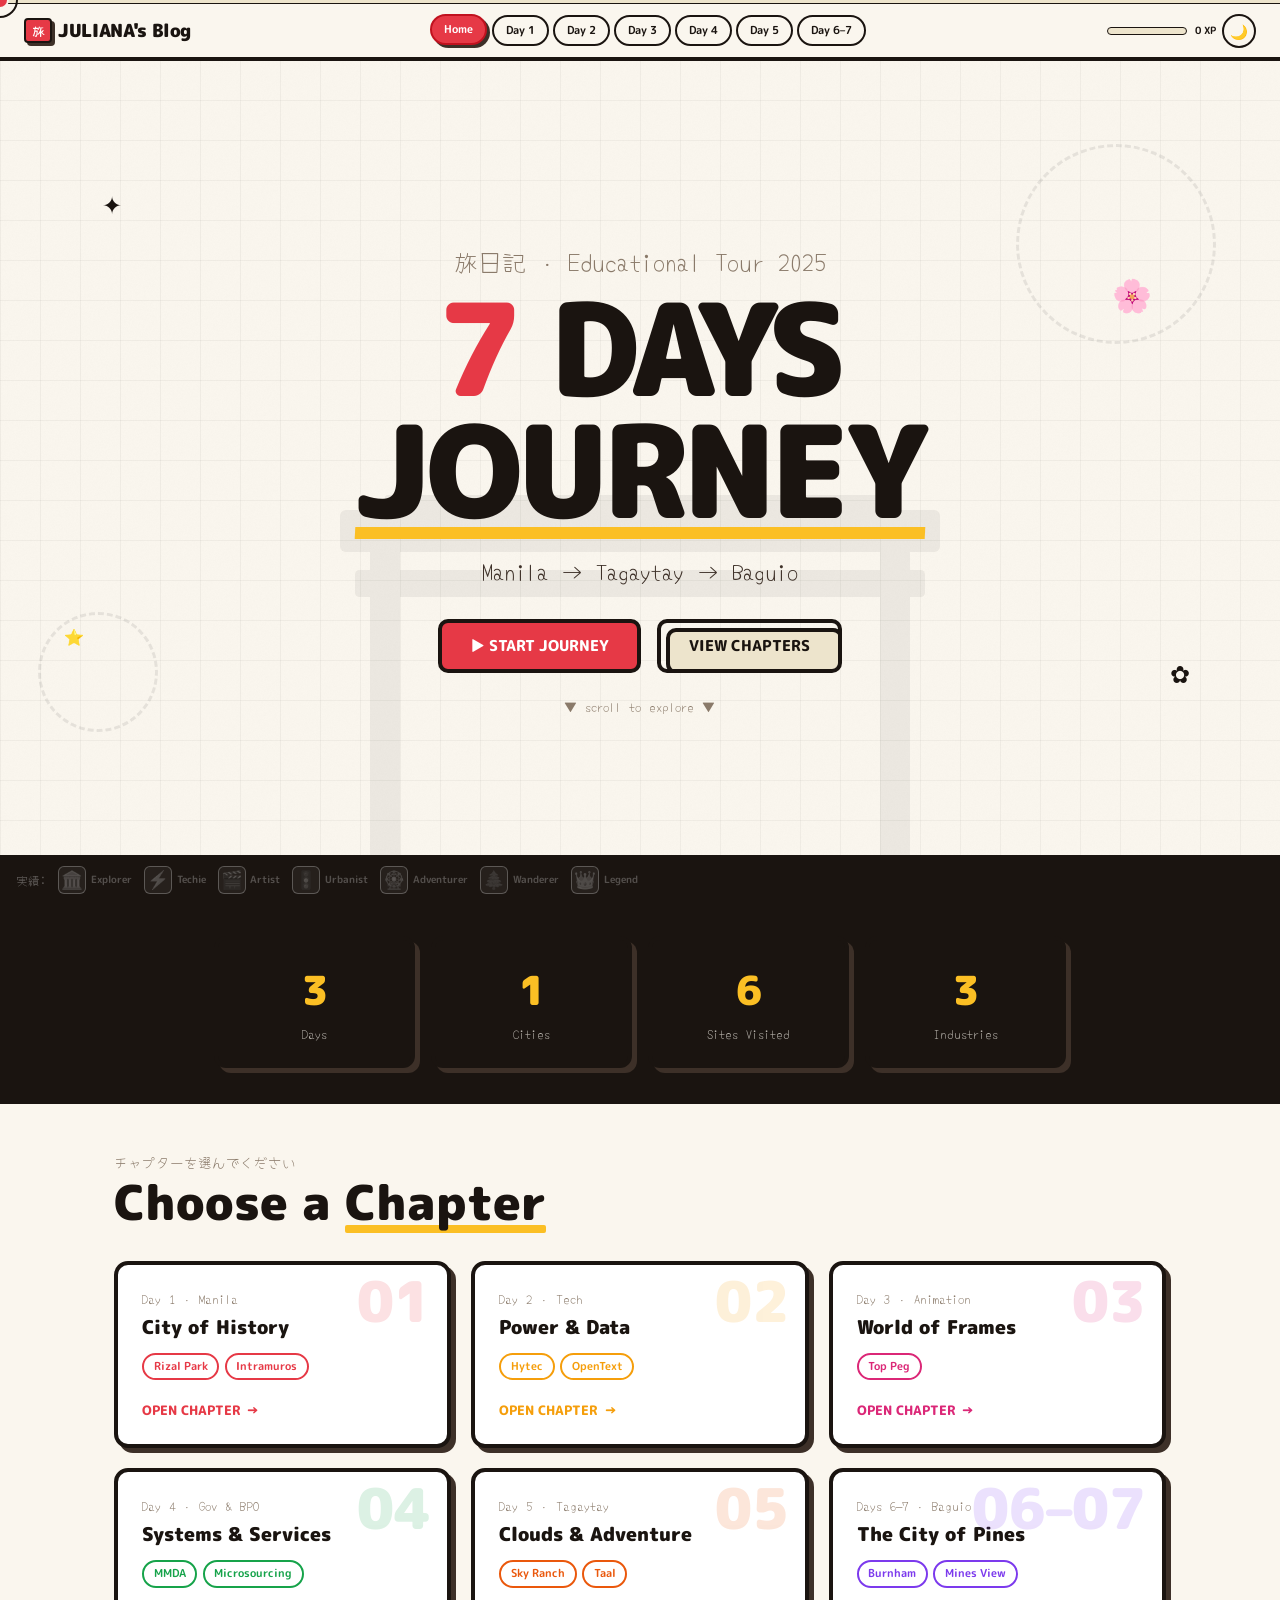
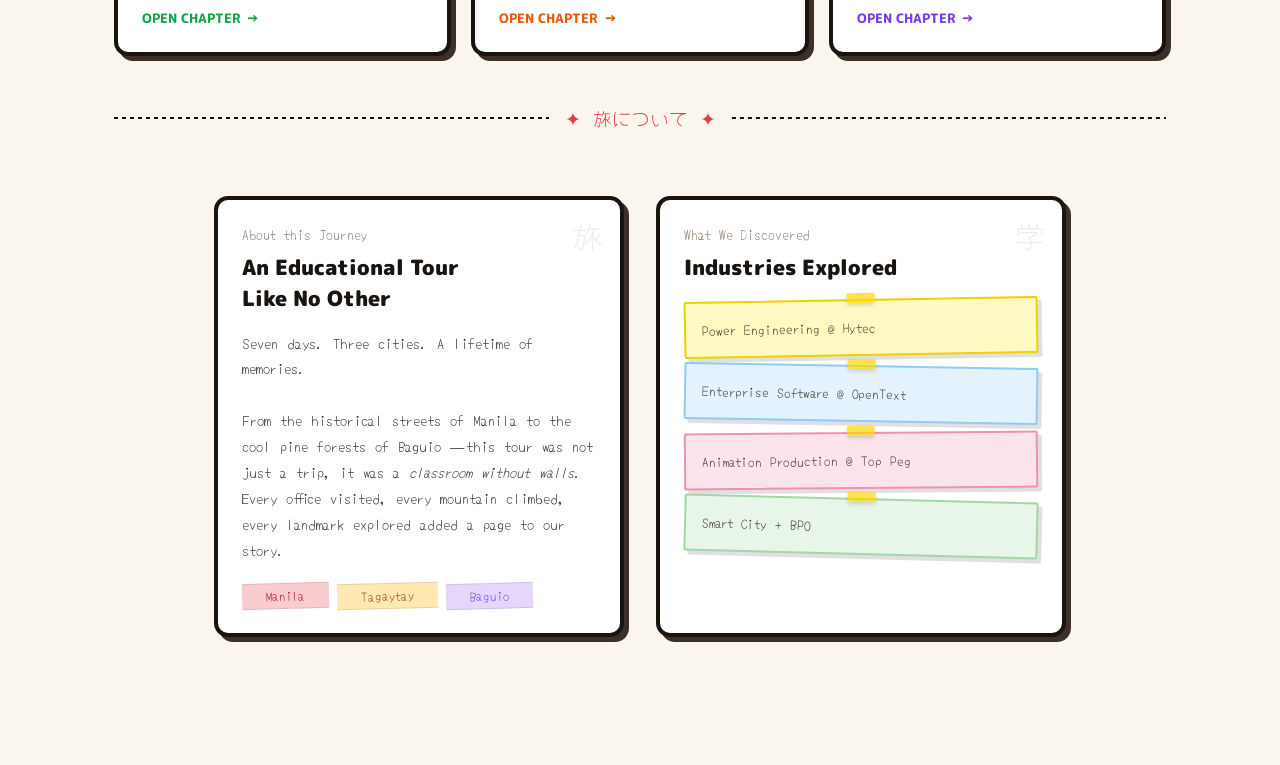
==== index.html @ f8524972 "removed the journey folder wrong pathing" ====
<!DOCTYPE html>
<html lang="en">
<head>
<meta charset="UTF-8">
<meta name="viewport" content="width=device-width, initial-scale=1.0">
<title>旅日記 — 7 Days Journey</title>
<link rel="stylesheet" href="style.css">
<style>
/* ===== LANDING SPECIFIC ===== */
#landing { display:none; }
.hero-section {
  min-height: calc(100vh - 60px);
  display: flex; align-items: center; justify-content: center;
  flex-direction: column;
  padding: 2rem;
  position: relative;
  overflow: hidden;
}

/* Torii gate SVG background */
.bg-torii {
  position: absolute; bottom: 0; left: 50%;
  transform: translateX(-50%);
  opacity: 0.06; pointer-events: none;
  width: min(600px, 90vw);
}

/* Sketch grid lines */
.sketch-grid {
  position: absolute; inset: 0; pointer-events: none;
  background-image:
    linear-gradient(rgba(0,0,0,0.04) 1px, transparent 1px),
    linear-gradient(90deg, rgba(0,0,0,0.04) 1px, transparent 1px);
  background-size: 40px 40px;
}

/* Big title */
.hero-jp {
  font-family: var(--font-sketch);
  font-size: clamp(1rem, 3vw, 1.5rem);
  color: var(--muted);
  margin-bottom: 0.5rem;
  animation: fade-up 0.6s ease both;
}
.hero-title {
  font-family: var(--font-display);
  font-weight: 900;
  font-size: clamp(3.5rem, 10vw, 8rem);
  color: var(--ink);
  line-height: 0.95;
  letter-spacing: -0.04em;
  position: relative;
  animation: fade-up 0.6s 0.1s ease both;
}
.hero-title .num {
  color: var(--red);
  display: inline-block;
  animation: anim-wiggle 3s ease-in-out infinite;
}
.hero-underline {
  position: absolute; left: 0; right: 0; bottom: -8px;
  height: 12px;
  background: var(--yellow);
  z-index: -1;
  transform: skewX(-3deg);
}
.hero-sub {
  font-family: var(--font-sketch);
  font-size: clamp(1rem, 2.5vw, 1.4rem);
  color: var(--ink2);
  margin-top: 1.5rem;
  animation: fade-up 0.6s 0.2s ease both;
}
.hero-tags {
  display: flex; flex-wrap: wrap; gap: 0.5rem;
  margin-top: 1.5rem; justify-content: center;
  animation: fade-up 0.6s 0.3s ease both;
}
.hero-btns {
  display: flex; gap: 1rem; flex-wrap: wrap; justify-content: center;
  margin-top: 2rem;
  animation: fade-up 0.6s 0.4s ease both;
}

/* Chapter cards on home */
.chapter-strip {
  max-width: 1100px; margin: 0 auto;
  padding: 3rem 1.5rem 6rem;
}
.chapter-row {
  display: grid;
  grid-template-columns: repeat(auto-fit, minmax(260px, 1fr));
  gap: 1.25rem;
}
.ch-card {
  background: #fff;
  border: var(--border-thick);
  border-radius: 14px;
  box-shadow: var(--shadow-md);
  padding: 1.5rem;
  cursor: none;
  transition: transform 0.2s, box-shadow 0.2s;
  position: relative; overflow: hidden;
  text-decoration: none; color: inherit;
  display: block;
}
.ch-card::after {
  content: '';
  position: absolute; bottom: -4px; right: -4px;
  width: 100%; height: 100%;
  border: var(--border-thick);
  border-radius: 14px;
  z-index: -1;
  background: var(--ch-color, #e63946);
}
.ch-card:hover { transform: translate(-4px,-4px); box-shadow: 8px 8px 0 var(--ink); }
.ch-num {
  font-family: var(--font-display);
  font-weight: 900;
  font-size: 3.5rem;
  line-height: 1;
  color: var(--ch-color);
  opacity: 0.15;
  position: absolute; top: 0.5rem; right: 1rem;
}
.ch-day-label {
  font-family: var(--font-sketch);
  font-size: 0.8rem;
  color: var(--muted);
  margin-bottom: 0.25rem;
}
.ch-title {
  font-family: var(--font-display);
  font-weight: 900;
  font-size: 1.2rem;
  color: var(--ink);
  margin-bottom: 0.75rem;
}
.ch-places { display:flex; flex-wrap:wrap; gap:0.35rem; margin-bottom:1rem; }
.ch-go {
  display: inline-flex; align-items: center; gap: 0.4rem;
  font-family: var(--font-display);
  font-weight: 800; font-size: 0.8rem;
  color: var(--ch-color);
}
.ch-go .arr { animation: bounce-x 1s ease-in-out infinite; display:inline-block; }
.ch-visited {
  position: absolute; top: 0.75rem; left: 0.75rem;
  background: var(--green); color: #fff;
  font-family: var(--font-display); font-weight:900; font-size:0.6rem;
  padding:2px 6px; border-radius:3px; border:1.5px solid var(--ink);
  display:none;
}

/* Doodle decorations */
.deco-star {
  position: absolute; font-size: 1.5rem;
  animation: float 4s ease-in-out infinite;
  pointer-events: none;
}
.deco-circle {
  position: absolute;
  border: 3px dashed rgba(0,0,0,0.08);
  border-radius: 50%;
  pointer-events: none;
}

/* About section */
.about-wrap {
  max-width: 900px; margin: 0 auto;
  padding: 2rem 1.5rem;
  display: grid; grid-template-columns: 1fr 1fr; gap: 2rem;
}
@media(max-width:640px){ .about-wrap{grid-template-columns:1fr;} }
.about-card {
  background:#fff; border:var(--border-thick); border-radius:14px;
  padding:1.5rem; box-shadow:var(--shadow-md);
  position:relative;
}
.about-card .corner-jp {
  position:absolute; top:0.75rem; right:1rem;
  font-family:var(--font-sketch); font-size:2rem; opacity:0.08;
}

/* Stats row */
.stats-row {
  display: flex; flex-wrap: wrap; gap: 1rem; justify-content: center;
  padding: 2rem 1.5rem;
  max-width: 900px; margin: 0 auto;
}
.stat-box {
  background: var(--ink); color: var(--cream);
  border-radius: 12px; padding: 1.25rem 2rem;
  text-align: center; flex: 1; min-width: 120px;
  border: var(--border-thick);
  box-shadow: var(--shadow-md);
}
.stat-box .s-num {
  font-family: var(--font-display); font-weight: 900;
  font-size: 2.5rem; color: var(--yellow);
  display: block;
}
.stat-box .s-label {
  font-family: var(--font-sketch); font-size: 0.8rem; opacity: 0.7;
}
</style>
</head>
<body>
<!-- Cursor -->
<div id="cursor"></div>
<div id="cursor-ring"></div>
<!-- Scroll -->
<div id="scroll-bar"><div id="scroll-fill"></div></div>
<!-- Transition -->
<div id="page-transition"></div>
<div id="pt-text"></div>

<!-- Topbar -->
<div id="topbar">
  <a class="topbar-logo" href="index.html">
    <span class="logo-kanji">旅</span>
    <span>JULIANA's Blog</span>
  </a>
  <nav class="topbar-nav">
    <a class="nav-pill active" data-page="index.html" href="index.html">Home</a>
    <a class="nav-pill" data-page="day1.html" href="day1.html" onclick="nav(event,'day1.html','Day 1')">Day 1</a>
    <a class="nav-pill" data-page="day2.html" href="day2.html" onclick="nav(event,'day2.html','Day 2')">Day 2</a>
    <a class="nav-pill" data-page="day3.html" href="day3.html" onclick="nav(event,'day3.html','Day 3')">Day 3</a>
    <a class="nav-pill" data-page="day4.html" href="day4.html" onclick="nav(event,'day4.html','Day 4')">Day 4</a>
    <a class="nav-pill" data-page="day5.html" href="day5.html" onclick="nav(event,'day5.html','Day 5')">Day 5</a>
    <a class="nav-pill" data-page="day67.html" href="day67.html" onclick="nav(event,'day67.html','Day 6-7')">Day 6–7</a>
  </nav>
  <div class="topbar-actions">
    <div class="xp-row">
      <div class="xp-track"><div class="xp-fill" id="xp-fill"></div></div>
      <span id="xp-num">0 XP</span>
    </div>
    <div class="icon-pill" onclick="toggleDark()" title="Theme">🌙</div>
  </div>
</div>

<!-- ===== HERO ===== -->
<div class="page">
  <section class="hero-section">
    <div class="sketch-grid"></div>
    <!-- Torii SVG background -->
    <svg class="bg-torii" viewBox="0 0 400 320" fill="none" xmlns="http://www.w3.org/2000/svg">
      <rect x="20" y="80" width="20" height="240" fill="currentColor"/>
      <rect x="360" y="80" width="20" height="240" fill="currentColor"/>
      <rect x="0" y="60" width="400" height="28" rx="4" fill="currentColor"/>
      <rect x="10" y="100" width="380" height="18" rx="3" fill="currentColor"/>
      <rect x="30" y="50" width="340" height="16" rx="2" fill="currentColor"/>
    </svg>

    <!-- Floating deco -->
    <div class="deco-star" style="top:15%;left:8%;animation-delay:0s">✦</div>
    <div class="deco-star" style="top:25%;right:10%;animation-delay:1s;font-size:2rem">🌸</div>
    <div class="deco-star" style="bottom:30%;left:5%;animation-delay:2s;font-size:1rem">⭐</div>
    <div class="deco-star" style="bottom:25%;right:7%;animation-delay:0.5s">✿</div>
    <div class="deco-circle" style="width:200px;height:200px;top:10%;right:5%;"></div>
    <div class="deco-circle" style="width:120px;height:120px;bottom:20%;left:3%;"></div>

    <div style="text-align:center; position:relative; z-index:2;">
      <p class="hero-jp">旅日記 · Educational Tour 2025</p>
      <h1 class="hero-title">
        <span class="num">7</span> DAYS<br>
        <span style="position:relative; display:inline-block;">JOURNEY
          <span class="hero-underline"></span>
        </span>
      </h1>
      <p class="hero-sub">Manila → Tagaytay → Baguio</p>


      <div class="hero-btns">
        <button class="btn btn-red" onclick="nav(null,'day1.html','Starting Journey... ')">
          ▶ START JOURNEY
        </button>
        <button class="btn btn-ghost" onclick="document.getElementById('chapters').scrollIntoView({behavior:'smooth'})">
           VIEW CHAPTERS
        </button>
      </div>

      <p style="font-family:var(--font-sketch);font-size:0.8rem;color:var(--muted);margin-top:1.5rem;animation:blink 1.5s step-end infinite;">▼ scroll to explore ▼</p>
    </div>
  </section>

  <!-- STATS -->
  <div style="background:var(--ink);border-top:var(--border-thick);border-bottom:var(--border-thick);">
    <div class="stats-row">
      <div class="stat-box reveal"><span class="s-num" id="cnt-days">0</span><span class="s-label">Days</span></div>
      <div class="stat-box reveal" data-delay="0.1"><span class="s-num" id="cnt-cities">0</span><span class="s-label">Cities</span></div>
      <div class="stat-box reveal" data-delay="0.2"><span class="s-num" id="cnt-sites">0</span><span class="s-label">Sites Visited</span></div>
      <div class="stat-box reveal" data-delay="0.3"><span class="s-num" id="cnt-ind">0</span><span class="s-label">Industries</span></div>
    </div>
  </div>

  <!-- CHAPTER SELECT -->
  <section id="chapters" class="chapter-strip">
    <div style="margin-bottom:2rem;">
      <span class="section-kana">チャプターを選んでください</span>
      <h2 class="section-heading">Choose a <span class="underline-swash">Chapter</span></h2>
    </div>

    <div class="chapter-row">
      <!-- Day 1 -->
      <a class="ch-card reveal" style="--ch-color:#e63946" href="day1.html" onclick="nav(event,'day1.html','Day 1 ')" id="card-day1">
        <div class="ch-visited" id="vis-day1">✓ Visited</div>
        <div class="ch-num">01</div>
        <div class="ch-day-label">Day 1 · Manila</div>
        <div class="ch-title">City of History</div>
        <div class="ch-places">
          <span class="tag" style="color:var(--red);border-color:var(--red)">Rizal Park</span>
          <span class="tag" style="color:var(--red);border-color:var(--red)">Intramuros</span>
        </div>
        <div class="ch-go">OPEN CHAPTER <span class="arr">→</span></div>
      </a>

      <!-- Day 2 -->
      <a class="ch-card reveal" data-delay="0.1" style="--ch-color:#f59e0b" href="day2.html" onclick="nav(event,'day2.html','Day 2 ')" id="card-day2">
        <div class="ch-visited" id="vis-day2">✓ Visited</div>
        <div class="ch-num">02</div>
        <div class="ch-day-label">Day 2 · Tech</div>
        <div class="ch-title">Power & Data</div>
        <div class="ch-places">
          <span class="tag" style="color:#f59e0b;border-color:#f59e0b">Hytec</span>
          <span class="tag" style="color:#f59e0b;border-color:#f59e0b">OpenText</span>
        </div>
        <div class="ch-go" style="color:#f59e0b">OPEN CHAPTER <span class="arr">→</span></div>
      </a>

      <!-- Day 3 -->
      <a class="ch-card reveal" data-delay="0.2" style="--ch-color:#db2777" href="day3.html" onclick="nav(event,'day3.html','Day 3')" id="card-day3">
        <div class="ch-visited" id="vis-day3">✓ Visited</div>
        <div class="ch-num">03</div>
        <div class="ch-day-label">Day 3 · Animation</div>
        <div class="ch-title">World of Frames</div>
        <div class="ch-places">
          <span class="tag" style="color:#db2777;border-color:#db2777">Top Peg</span>
        </div>
        <div class="ch-go" style="color:#db2777">OPEN CHAPTER <span class="arr">→</span></div>
      </a>

      <!-- Day 4 -->
      <a class="ch-card reveal" data-delay="0.1" style="--ch-color:#16a34a" href="day4.html" onclick="nav(event,'day4.html','Day 4 ')" id="card-day4">
        <div class="ch-visited" id="vis-day4">✓ Visited</div>
        <div class="ch-num">04</div>
        <div class="ch-day-label">Day 4 · Gov & BPO</div>
        <div class="ch-title">Systems & Services</div>
        <div class="ch-places">
          <span class="tag" style="color:#16a34a;border-color:#16a34a">MMDA</span>
          <span class="tag" style="color:#16a34a;border-color:#16a34a">Microsourcing</span>
        </div>
        <div class="ch-go" style="color:#16a34a">OPEN CHAPTER <span class="arr">→</span></div>
      </a>

      <!-- Day 5 -->
      <a class="ch-card reveal" data-delay="0.2" style="--ch-color:#ea580c" href="day5.html" onclick="nav(event,'day5.html','Day 5 ')" id="card-day5">
        <div class="ch-visited" id="vis-day5">✓ Visited</div>
        <div class="ch-num">05</div>
        <div class="ch-day-label">Day 5 · Tagaytay</div>
        <div class="ch-title">Clouds & Adventure</div>
        <div class="ch-places">
          <span class="tag" style="color:#ea580c;border-color:#ea580c">Sky Ranch</span>
          <span class="tag" style="color:#ea580c;border-color:#ea580c">Taal</span>
        </div>
        <div class="ch-go" style="color:#ea580c">OPEN CHAPTER <span class="arr">→</span></div>
      </a>

      <!-- Day 6-7 -->
      <a class="ch-card reveal" data-delay="0.3" style="--ch-color:#7c3aed" href="day67.html" onclick="nav(event,'day67.html','Day 6-7')" id="card-day67">
        <div class="ch-visited" id="vis-day67">✓ Visited</div>
        <div class="ch-num">06–07</div>
        <div class="ch-day-label">Days 6–7 · Baguio</div>
        <div class="ch-title">The City of Pines</div>
        <div class="ch-places">
          <span class="tag" style="color:#7c3aed;border-color:#7c3aed">Burnham</span>
          <span class="tag" style="color:#7c3aed;border-color:#7c3aed">Mines View</span>
        </div>
        <div class="ch-go" style="color:#7c3aed">OPEN CHAPTER <span class="arr">→</span></div>
      </a>
    </div>

    <!-- About / notes -->
    <div class="torii-divider reveal" style="margin-top:3rem;"><span>✦ 旅について ✦</span></div>
    <div class="about-wrap">
      <div class="about-card reveal">
        <div class="corner-jp">旅</div>
        <span class="section-kana">About this Journey</span>
        <h3 style="font-family:var(--font-display);font-weight:900;font-size:1.3rem;margin:0.5rem 0 1rem;">An Educational Tour<br>Like No Other</h3>
        <p style="font-family:var(--font-sketch);font-size:0.9rem;line-height:1.8;color:var(--ink2);">
          Seven days. Three cities. A lifetime of memories.<br><br>
          From the historical streets of Manila to the cool pine forests of Baguio — this tour was not just a trip, it was a <em>classroom without walls</em>. Every office visited, every mountain climbed, every landmark explored added a page to our story.
        </p>
        <div style="margin-top:1.25rem;display:flex;gap:0.5rem;flex-wrap:wrap;">
          <span class="washi washi-red">Manila</span>
          <span class="washi washi-yellow">Tagaytay</span>
          <span class="washi washi-purple">Baguio</span>
        </div>
      </div>
      <div class="about-card reveal" data-delay="0.15">
        <div class="corner-jp">学</div>
        <span class="section-kana">What We Discovered</span>
        <h3 style="font-family:var(--font-display);font-weight:900;font-size:1.3rem;margin:0.5rem 0 1rem;">Industries Explored</h3>
        <div style="display:flex;flex-direction:column;gap:0.6rem;">
          <div class="sticky" style="transform:rotate(-1deg);font-size:0.82rem;">Power Engineering @ Hytec</div>
          <div class="sticky" style="transform:rotate(1deg);background:#e3f2fd;border-color:#90caf9;font-size:0.82rem;">Enterprise Software @ OpenText</div>
          <div class="sticky" style="transform:rotate(-0.5deg);background:#fce4ec;border-color:#f48fb1;font-size:0.82rem;">Animation Production @ Top Peg</div>
          <div class="sticky" style="transform:rotate(1.5deg);background:#e8f5e9;border-color:#a5d6a7;font-size:0.82rem;">Smart City + BPO</div>
        </div>
      </div>
    </div>
  </section>
</div>

<!-- Achievements -->
<div id="ach-strip"></div>

<script src="shared.js"></script>
<script>
function nav(e, url, label) {
  if (e) e.preventDefault();
  navigateTo(url, label);
}

// Animate counters
function animateCounter(id, end, dur=1500) {
  const el = document.getElementById(id);
  if (!el) return;
  let start=0, t=null;
  const step = ts => {
    if (!t) t=ts;
    const p = Math.min((ts-t)/dur,1);
    el.textContent = Math.round(p*end);
    if (p<1) requestAnimationFrame(step);
  };
  requestAnimationFrame(step);
}

// Show visited badges
['day1','day2','day3','day4','day5','day67'].forEach(d => {
  if (STATE.visited.includes(d)) {
    const v = document.getElementById('vis-'+d);
    if (v) v.style.display='block';
  }
});

// Intersection observer to trigger counters
const statsSection = document.querySelector('.stats-row');
if (statsSection) {
  const obs = new IntersectionObserver(entries => {
    if (entries[0].isIntersecting) {
      animateCounter('cnt-days',7);
      animateCounter('cnt-cities',3,1600);
      animateCounter('cnt-sites',19,1800);
      animateCounter('cnt-ind',6,1400);
      obs.disconnect();
    }
  },{threshold:0.3});
  obs.observe(statsSection);
}

// Launch petals on load
setTimeout(()=>launchPetals(6),800);
</script>
</body>
</html>
---- style.css ----
/* ============================================================
   TABI NIKKI — 旅日記 — Travel Diary
   Japanese / Nintendo / Sketch Theme
   ============================================================ */

@import url('https://fonts.googleapis.com/css2?family=M+PLUS+Rounded+1c:wght@400;700;800;900&family=Zen+Maru+Gothic:wght@400;500;700&family=Yomogi&family=Nunito:wght@400;600;700;800&display=swap');

/* ===== CSS VARIABLES ===== */
:root {
  --cream:    #faf6ee;
  --paper:    #f5efe0;
  --paper2:   #ede4cc;
  --ink:      #1a1410;
  --ink2:     #3d3028;
  --muted:    #8a7a6a;
  --red:      #e63946;
  --red2:     #c1121f;
  --blue:     #2563eb;
  --blue2:    #1d4ed8;
  --yellow:   #fbbf24;
  --green:    #16a34a;
  --purple:   #7c3aed;
  --orange:   #ea580c;
  --pink:     #db2777;
  --sky:      #0ea5e9;

  --shadow-sm: 3px 3px 0px var(--ink2);
  --shadow-md: 5px 5px 0px var(--ink2);
  --shadow-lg: 8px 8px 0px var(--ink2);

  --border: 2.5px solid var(--ink);
  --border-thick: 4px solid var(--ink);

  --font-display: 'M PLUS Rounded 1c', sans-serif;
  --font-body:    'Zen Maru Gothic', sans-serif;
  --font-sketch:  'Yomogi', cursive;
  --font-ui:      'Nunito', sans-serif;
}

/* ===== RESET ===== */
*, *::before, *::after { box-sizing: border-box; margin: 0; padding: 0; }
html { scroll-behavior: smooth; }

body {
  font-family: var(--font-body);
  background: var(--cream);
  color: var(--ink);
  min-height: 100vh;
  overflow-x: hidden;
  cursor: none;
}

/* ===== PAPER TEXTURE BACKGROUND ===== */
body::before {
  content: '';
  position: fixed; inset: 0; z-index: 0; pointer-events: none;
  background-image:
    url("data:image/svg+xml,%3Csvg xmlns='http://www.w3.org/2000/svg' width='300' height='300'%3E%3Cfilter id='n'%3E%3CfeTurbulence type='fractalNoise' baseFrequency='0.65' numOctaves='3' stitchTiles='stitch'/%3E%3CfeColorMatrix type='saturate' values='0'/%3E%3C/filter%3E%3Crect width='300' height='300' filter='url(%23n)' opacity='0.04'/%3E%3C/svg%3E");
  opacity: 0.6;
}

body > * { position: relative; z-index: 1; }

/* ===== CUSTOM CURSOR ===== */
#cursor {
  width: 14px; height: 14px;
  background: var(--red);
  border-radius: 50%;
  position: fixed; pointer-events: none; z-index: 9999;
  transform: translate(-50%,-50%);
  transition: transform 0.08s, background 0.2s, width 0.2s, height 0.2s;
  box-shadow: 0 0 0 2px var(--cream);
}
#cursor-ring {
  width: 36px; height: 36px;
  border: 2.5px solid var(--ink);
  border-radius: 50%;
  position: fixed; pointer-events: none; z-index: 9998;
  transform: translate(-50%,-50%);
  transition: all 0.12s ease;
}
body:hover #cursor-ring { opacity: 1; }

/* ===== SCROLL PROGRESS ===== */
#scroll-bar {
  position: fixed; top: 0; left: 0; right: 0; height: 4px;
  background: var(--paper2); z-index: 1000;
  border-bottom: 1px solid var(--ink);
}
#scroll-fill {
  height: 100%;
  background: repeating-linear-gradient(90deg, var(--red) 0px, var(--red) 8px, var(--yellow) 8px, var(--yellow) 16px);
  transform-origin: left; transform: scaleX(0);
  transition: transform 0.1s;
}

/* ===== TOPBAR ===== */
#topbar {
  position: fixed; top: 4px; left: 0; right: 0; z-index: 900;
  background: var(--cream);
  border-bottom: var(--border-thick);
  display: flex; align-items: center; justify-content: space-between;
  padding: 0.6rem 1.5rem;
}
.topbar-logo {
  font-family: var(--font-display);
  font-weight: 900;
  font-size: 1.1rem;
  color: var(--ink);
  display: flex; align-items: center; gap: 0.4rem;
  text-decoration: none;
  letter-spacing: -0.02em;
}
.logo-kanji {
  background: var(--red);
  color: #fff;
  font-size: 0.75rem;
  padding: 2px 6px;
  border-radius: 4px;
  border: 2px solid var(--ink);
  font-family: var(--font-sketch);
  box-shadow: var(--shadow-sm);
}
.topbar-nav {
  display: flex; align-items: center; gap: 0.25rem;
}
.nav-pill {
  font-family: var(--font-display);
  font-weight: 700;
  font-size: 0.7rem;
  padding: 0.3rem 0.75rem;
  border: var(--border);
  border-radius: 99px;
  background: transparent;
  color: var(--ink);
  cursor: none;
  text-decoration: none;
  transition: all 0.15s;
  white-space: nowrap;
  display: inline-flex; align-items: center; gap: 0.3rem;
}
.nav-pill:hover, .nav-pill.active {
  background: var(--ink);
  color: var(--cream);
  box-shadow: var(--shadow-sm);
  transform: translate(-1px,-1px);
}
.nav-pill.active { background: var(--red); border-color: var(--red2); color: #fff; }
.topbar-actions { display: flex; gap: 0.4rem; }
.icon-pill {
  width: 34px; height: 34px;
  border: var(--border);
  border-radius: 50%;
  background: transparent;
  display: flex; align-items: center; justify-content: center;
  cursor: none; font-size: 0.9rem;
  transition: all 0.15s;
}
.icon-pill:hover { background: var(--ink); transform: translate(-1px,-1px); box-shadow: var(--shadow-sm); filter: invert(1); }

/* ===== PAGE WRAPPER ===== */
.page {
  min-height: 100vh;
  padding-top: 60px;
}

/* ===== SKETCH BORDER UTILITY ===== */
.sketch-box {
  border: var(--border);
  border-radius: 12px;
  background: var(--cream);
  box-shadow: var(--shadow-md);
  position: relative;
}
.sketch-box::before {
  content: '';
  position: absolute; inset: 3px;
  border: 1px dashed rgba(0,0,0,0.12);
  border-radius: 10px;
  pointer-events: none;
}

/* ===== STAMP BADGE ===== */
.stamp {
  display: inline-flex; flex-direction: column; align-items: center;
  border: 3px solid currentColor;
  border-radius: 6px;
  padding: 0.3rem 0.75rem;
  font-family: var(--font-display);
  font-weight: 900;
  font-size: 0.65rem;
  letter-spacing: 0.15em;
  text-transform: uppercase;
  transform: rotate(-2deg);
  opacity: 0.85;
  position: relative;
}
.stamp::after {
  content: '';
  position: absolute; inset: -6px;
  border: 2px dashed currentColor;
  border-radius: 8px;
  opacity: 0.3;
}

/* ===== BUTTONS ===== */
.btn {
  display: inline-flex; align-items: center; gap: 0.5rem;
  font-family: var(--font-display);
  font-weight: 800;
  font-size: 0.95rem;
  padding: 0.75rem 1.75rem;
  border: var(--border-thick);
  border-radius: 10px;
  cursor: none;
  transition: all 0.12s;
  position: relative;
  text-decoration: none;
}
.btn::after {
  content: '';
  position: absolute; bottom: -5px; right: -5px;
  width: 100%; height: 100%;
  border: var(--border-thick);
  border-radius: 10px;
  z-index: -1;
  transition: all 0.12s;
}
.btn:hover { transform: translate(-2px,-2px); }
.btn:hover::after { bottom: -7px; right: -7px; }
.btn:active { transform: translate(2px,2px); }
.btn:active::after { bottom: -2px; right: -2px; }

.btn-red    { background: var(--red);    color: #fff; }
.btn-red::after    { background: var(--red2);   }
.btn-blue   { background: var(--blue);   color: #fff; }
.btn-blue::after   { background: var(--blue2);  }
.btn-yellow { background: var(--yellow); color: var(--ink); }
.btn-yellow::after { background: #d97706; }
.btn-ghost  { background: transparent;  color: var(--ink); }
.btn-ghost::after  { background: var(--paper2); }

/* ===== SECTION HEADING ===== */
.section-kana {
  font-family: var(--font-sketch);
  font-size: 0.85rem;
  color: var(--muted);
  display: block;
  margin-bottom: 0.25rem;
}
.section-heading {
  font-family: var(--font-display);
  font-weight: 900;
  font-size: clamp(1.8rem, 4vw, 3rem);
  color: var(--ink);
  line-height: 1.1;
  position: relative;
}
.section-heading .underline-swash {
  position: relative; display: inline-block;
}
.section-heading .underline-swash::after {
  content: '';
  position: absolute; left: 0; right: 0; bottom: -4px;
  height: 8px;
  background: var(--yellow);
  z-index: -1;
  border-radius: 2px;
}

/* ===== TAGS ===== */
.tag {
  display: inline-flex; align-items: center; gap: 0.3rem;
  font-family: var(--font-display);
  font-size: 0.7rem; font-weight: 700;
  padding: 0.2rem 0.6rem;
  border: 2px solid currentColor;
  border-radius: 99px;
  transition: all 0.15s;
}
.tag:hover { transform: scale(1.05); }

/* ===== CARD ===== */
.card {
  background: #fff;
  border: var(--border);
  border-radius: 14px;
  box-shadow: var(--shadow-md);
  overflow: hidden;
  transition: transform 0.2s, box-shadow 0.2s;
}
.card:hover { transform: translate(-3px,-3px); box-shadow: var(--shadow-lg); }

/* ===== JOURNAL LINES ===== */
.journal-lines {
  background-image:
    linear-gradient(var(--paper2) 1px, transparent 1px);
  background-size: 100% 2rem;
  background-color: #fff;
}

/* ===== RED THREAD (notebook margin) ===== */
.notebook {
  padding-left: 3.5rem;
  position: relative;
}
.notebook::before {
  content: '';
  position: absolute; top: 0; left: 2.5rem; bottom: 0;
  width: 2px;
  background: rgba(230,57,70,0.4);
}
.notebook::after {
  content: '';
  position: absolute; top: 0; left: 2rem; bottom: 0;
  width: 1px;
  background: rgba(230,57,70,0.2);
}

/* ===== WASHI TAPE ===== */
.washi {
  display: inline-block;
  padding: 0.15rem 1.5rem;
  font-family: var(--font-sketch);
  font-size: 0.8rem;
  transform: rotate(-1.5deg);
  border-top: 1px solid rgba(0,0,0,0.1);
  border-bottom: 1px solid rgba(0,0,0,0.1);
}
.washi-red    { background: rgba(230,57,70,0.25);   color: var(--red2); }
.washi-blue   { background: rgba(37,99,235,0.2);    color: var(--blue); }
.washi-yellow { background: rgba(251,191,36,0.35);  color: #92400e; }
.washi-green  { background: rgba(22,163,74,0.2);    color: var(--green); }
.washi-purple { background: rgba(124,58,237,0.2);   color: var(--purple); }

/* ===== STICKY NOTE ===== */
.sticky {
  background: #fff9c4;
  border: 2px solid #f0d000;
  border-radius: 2px;
  padding: 1rem;
  box-shadow: 4px 4px 0 rgba(0,0,0,0.12);
  font-family: var(--font-sketch);
  font-size: 0.9rem;
  line-height: 1.6;
  color: var(--ink2);
  position: relative;
}
.sticky::before {
  content: '';
  position: absolute; top: -8px; left: 50%;
  transform: translateX(-50%);
  width: 28px; height: 10px;
  background: rgba(255,215,0,0.7);
  border-radius: 2px;
  box-shadow: 0 2px 4px rgba(0,0,0,0.15);
}

/* ===== PIXEL / RETRO BORDER ===== */
.pixel-border {
  box-shadow:
    0 -3px 0 0 var(--ink),
    0  3px 0 0 var(--ink),
   -3px 0 0 0 var(--ink),
    3px 0 0 0 var(--ink);
}

/* ===== TORII DECORATIVE DIVIDER ===== */
.torii-divider {
  display: flex; align-items: center; gap: 1rem;
  margin: 2rem 0;
}
.torii-divider::before, .torii-divider::after {
  content: '';
  flex: 1; height: 2px;
  background: repeating-linear-gradient(90deg, var(--ink) 0, var(--ink) 4px, transparent 4px, transparent 8px);
}
.torii-divider span {
  font-family: var(--font-sketch);
  font-size: 1.2rem;
  color: var(--red);
  white-space: nowrap;
}

/* ===== BADGE / LEVEL ===== */
.level-badge {
  display: inline-flex; align-items: center; gap: 0.4rem;
  background: var(--ink);
  color: var(--cream);
  font-family: var(--font-display);
  font-weight: 900;
  font-size: 0.7rem;
  padding: 0.3rem 0.75rem;
  border-radius: 4px;
  letter-spacing: 0.1em;
}

/* ===== PROGRESS BAR ===== */
.progress-wrap { background: var(--paper2); border: var(--border); border-radius: 99px; overflow: hidden; height: 14px; }
.progress-fill {
  height: 100%;
  background: repeating-linear-gradient(90deg, var(--red) 0, var(--red) 12px, var(--red2) 12px, var(--red2) 24px);
  border-radius: 99px;
  transition: width 1.2s cubic-bezier(.4,0,.2,1);
}

/* ===== ANIMATIONS ===== */
@keyframes fade-up   { from{opacity:0;transform:translateY(20px)} to{opacity:1;transform:none} }
@keyframes fade-in   { from{opacity:0} to{opacity:1} }
@keyframes pop-in    { 0%{transform:scale(0.7);opacity:0} 70%{transform:scale(1.05)} 100%{transform:scale(1);opacity:1} }
@keyframes slide-r   { from{opacity:0;transform:translateX(-24px)} to{opacity:1;transform:none} }
@keyframes stamp-in  { 0%{transform:scale(2) rotate(-20deg);opacity:0} 60%{transform:scale(0.95) rotate(2deg)} 100%{transform:scale(1) rotate(-2deg);opacity:0.85} }
@keyframes wiggle    { 0%,100%{transform:rotate(-2deg)} 50%{transform:rotate(2deg)} }
@keyframes float     { 0%,100%{transform:translateY(0)} 50%{transform:translateY(-8px)} }
@keyframes blink     { 50%{opacity:0} }
@keyframes spin      { to{transform:rotate(360deg)} }
@keyframes bounce-x  { 0%,100%{transform:translateX(0)} 50%{transform:translateX(6px)} }
@keyframes draw-line { from{stroke-dashoffset:1000} to{stroke-dashoffset:0} }
@keyframes page-enter {
  from { opacity:0; transform: perspective(1000px) rotateY(-8deg) translateX(-30px); }
  to   { opacity:1; transform: perspective(1000px) rotateY(0) translateX(0); }
}
@keyframes ripple-out { to{ transform:scale(3); opacity:0; } }
@keyframes confetti-drop {
  0%{opacity:1;transform:translate(0,0) rotate(0deg)}
  100%{opacity:0;transform:translate(var(--cx),var(--cy)) rotate(var(--cr))}
}

.anim-fade-up  { animation: fade-up  0.6s ease both; }
.anim-pop      { animation: pop-in   0.5s cubic-bezier(.4,0,.2,1) both; }
.anim-slide    { animation: slide-r  0.5s ease both; }
.anim-float    { animation: float 4s ease-in-out infinite; }
.anim-wiggle   { animation: wiggle 2s ease-in-out infinite; }

/* ===== REVEAL ON SCROLL ===== */
.reveal { opacity:0; transform:translateY(24px); transition:opacity 0.6s ease, transform 0.6s ease; }
.reveal.done { opacity:1; transform:none; }

/* ===== TOAST ===== */
#toast-wrap {
  position:fixed; top:4.5rem; right:1rem;
  display:flex; flex-direction:column; gap:0.4rem;
  z-index:950; pointer-events:none;
}
.toast {
  background: var(--ink);
  color: var(--cream);
  font-family: var(--font-display);
  font-weight: 700;
  font-size: 0.8rem;
  padding: 0.6rem 1rem;
  border-radius: 8px;
  border: 2px solid var(--cream);
  box-shadow: var(--shadow-md);
  display: flex; align-items: center; gap: 0.5rem;
  transform: translateX(120%);
  opacity: 0;
  transition: all 0.3s cubic-bezier(.4,0,.2,1);
  pointer-events: auto;
}
.toast.show { transform: none; opacity:1; }
.toast.red  { background: var(--red); }
.toast.blue { background: var(--blue); }
.toast.green{ background: var(--green); }

/* ===== PAGE TRANSITION ===== */
#page-transition {
  position:fixed; inset:0; z-index:9000;
  background: var(--ink);
  transform: scaleX(0); transform-origin: left;
  pointer-events:none;
}
#pt-text {
  position: fixed; top:50%; left:50%;
  transform:translate(-50%,-50%);
  font-family: var(--font-sketch);
  font-size: 2rem; color: var(--cream);
  z-index: 9001; opacity: 0;
  pointer-events: none;
}

/* ===== XP BAR (topbar) ===== */
.xp-row {
  display: flex; align-items: center; gap: 0.5rem;
  font-family: var(--font-display);
  font-size: 0.65rem; font-weight: 700;
}
.xp-track {
  width: 80px; height: 8px;
  background: var(--paper2);
  border: 1.5px solid var(--ink);
  border-radius: 99px; overflow:hidden;
}
.xp-fill {
  height:100%;
  background: linear-gradient(90deg, var(--red), var(--yellow));
  border-radius:99px;
  transition: width 0.8s cubic-bezier(.4,0,.2,1);
}

/* ===== ACHIEVEMENT STRIP ===== */
#ach-strip {
  position:fixed; bottom:0; left:0; right:0; z-index:800;
  background: var(--ink);
  border-top: var(--border-thick);
  padding: 0.4rem 1rem;
  display:flex; align-items:center; gap:0.75rem;
  overflow-x:auto;
}
.ach-badge {
  display:flex; align-items:center; gap:0.3rem;
  font-family:var(--font-display); font-weight:700; font-size:0.65rem;
  color: rgba(255,255,255,0.25);
  white-space:nowrap;
  transition:all 0.4s;
  filter: grayscale(1);
}
.ach-badge.lit {
  color: var(--yellow);
  filter: grayscale(0);
  text-shadow: 0 0 8px rgba(251,191,36,0.6);
  animation: pop-in 0.5s ease;
}
.ach-badge .ach-icon {
  font-size:1.1rem;
  width:28px; height:28px;
  background:rgba(255,255,255,0.05);
  border:1.5px solid currentColor;
  border-radius:6px;
  display:flex; align-items:center; justify-content:center;
}
#ach-strip .ach-label {
  font-family:var(--font-sketch); font-size:0.75rem;
  color:rgba(255,255,255,0.3);
}

/* ===== SAKURA PETALS ===== */
.petal {
  position:fixed; pointer-events:none; z-index:5;
  font-size:1.2rem; opacity:0;
  animation: petal-fall var(--dur,6s) var(--delay,0s) ease-in forwards;
}
@keyframes petal-fall {
  0%  { opacity:1; transform:translate(0,0) rotate(0deg); }
  100%{ opacity:0; transform:translate(var(--px,20px), 100vh) rotate(var(--pr,360deg)); }
}

/* ===== RESPONSIVE ===== */
@media(max-width:768px){
  .topbar-nav { display:none; }
  .section-heading { font-size:1.8rem; }
  #ach-strip { padding:0.3rem 0.75rem; gap:0.4rem; }
}
@media(max-width:480px){
  #topbar { padding:0.5rem 1rem; }
  .topbar-logo span:last-child { display:none; }
}



/* Masonry Gallery Grid */
.photo-grid-masonry {
  display: grid;
  grid-template-columns: repeat(auto-fill, minmax(200px, 1fr));
  gap: 1rem;
  margin: 1rem 0;
}

.gallery-item {
  position: relative;
  overflow: hidden;
  border-radius: 12px;
  border: var(--border-thick);
  background: var(--paper);
  cursor: none;
  transition: all 0.2s ease;
  aspect-ratio: 1 / 1;
}

.gallery-item:hover {
  transform: translate(-3px, -3px);
  box-shadow: var(--shadow-lg);
}

.gallery-item img {
  width: 100%;
  height: 100%;
  object-fit: cover;
  transition: transform 0.3s ease;
}

.gallery-item:hover img {
  transform: scale(1.05);
}

.gallery-item .gallery-overlay {
  position: absolute;
  bottom: 0;
  left: 0;
  right: 0;
  background: linear-gradient(transparent, rgba(0, 0, 0, 0.7));
  color: white;
  padding: 0.5rem;
  font-family: var(--font-sketch);
  font-size: 0.7rem;
  transform: translateY(100%);
  transition: transform 0.2s;
  text-align: center;
}

.gallery-item:hover .gallery-overlay {
  transform: translateY(0);
}

/* Lightbox Gallery (for full view) */
.lightbox-gallery {
  position: fixed;
  inset: 0;
  background: rgba(0, 0, 0, 0.95);
  z-index: 10000;
  display: none;
  flex-direction: column;
  overflow-y: auto;
  padding: 2rem;
}

.lightbox-gallery.active {
  display: flex;
}

.lightbox-header {
  display: flex;
  justify-content: space-between;
  align-items: center;
  padding: 1rem;
  color: white;
  position: sticky;
  top: 0;
  background: rgba(0, 0, 0, 0.8);
  z-index: 10001;
}

.lightbox-close {
  background: var(--red);
  border: none;
  color: white;
  font-size: 1.5rem;
  padding: 0.5rem 1rem;
  border-radius: 8px;
  cursor: none;
}

.lightbox-grid {
  display: grid;
  grid-template-columns: repeat(auto-fill, minmax(300px, 1fr));
  gap: 1.5rem;
  max-width: 1400px;
  margin: 0 auto;
  width: 100%;
  padding: 1rem;
}

.lightbox-item {
  border-radius: 8px;
  overflow: hidden;
  cursor: none;
  transition: transform 0.2s;
}

.lightbox-item:hover {
  transform: scale(1.02);
}

.lightbox-item img {
  width: 100%;
  height: 250px;
  object-fit: cover;
}

@media (max-width: 640px) {
  .photo-grid-masonry {
    grid-template-columns: repeat(auto-fill, minmax(150px, 1fr));
    gap: 0.75rem;
  }

  .lightbox-grid {
    grid-template-columns: repeat(auto-fill, minmax(250px, 1fr));
    gap: 1rem;
  }
}
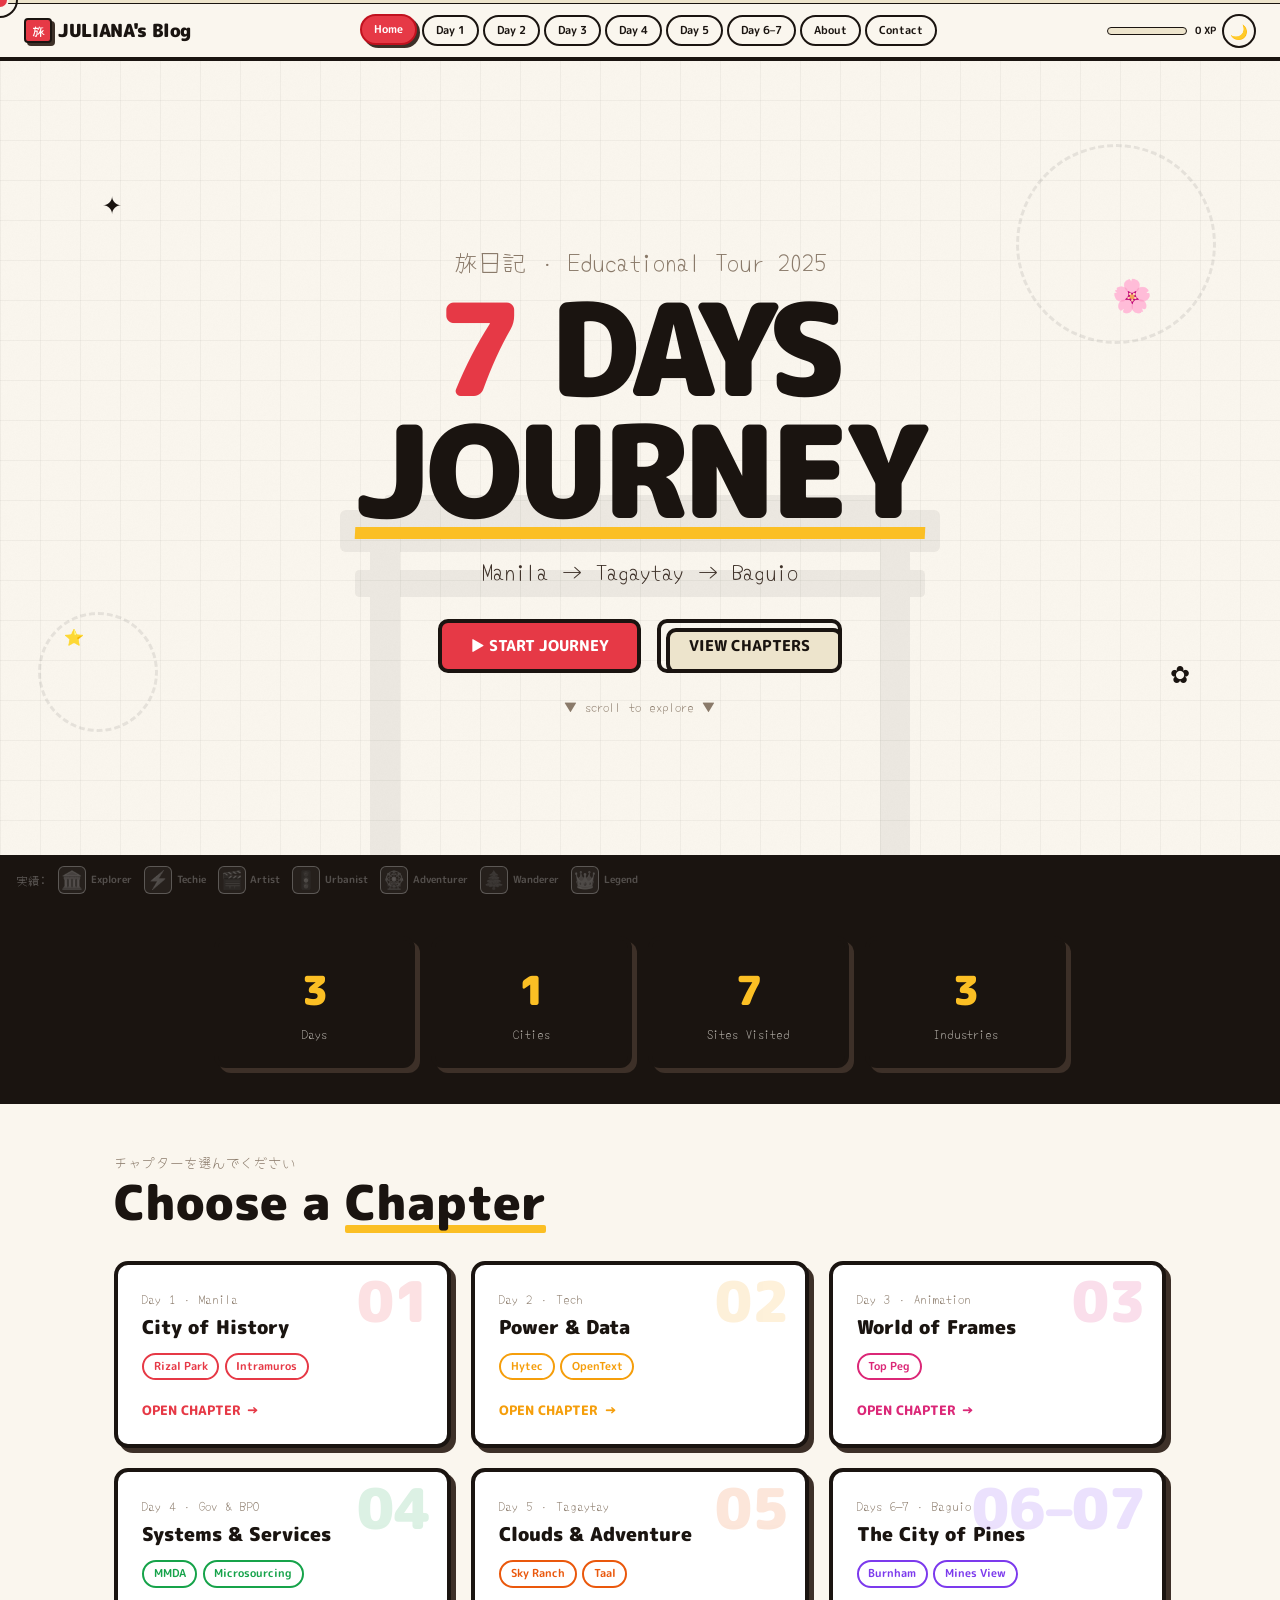
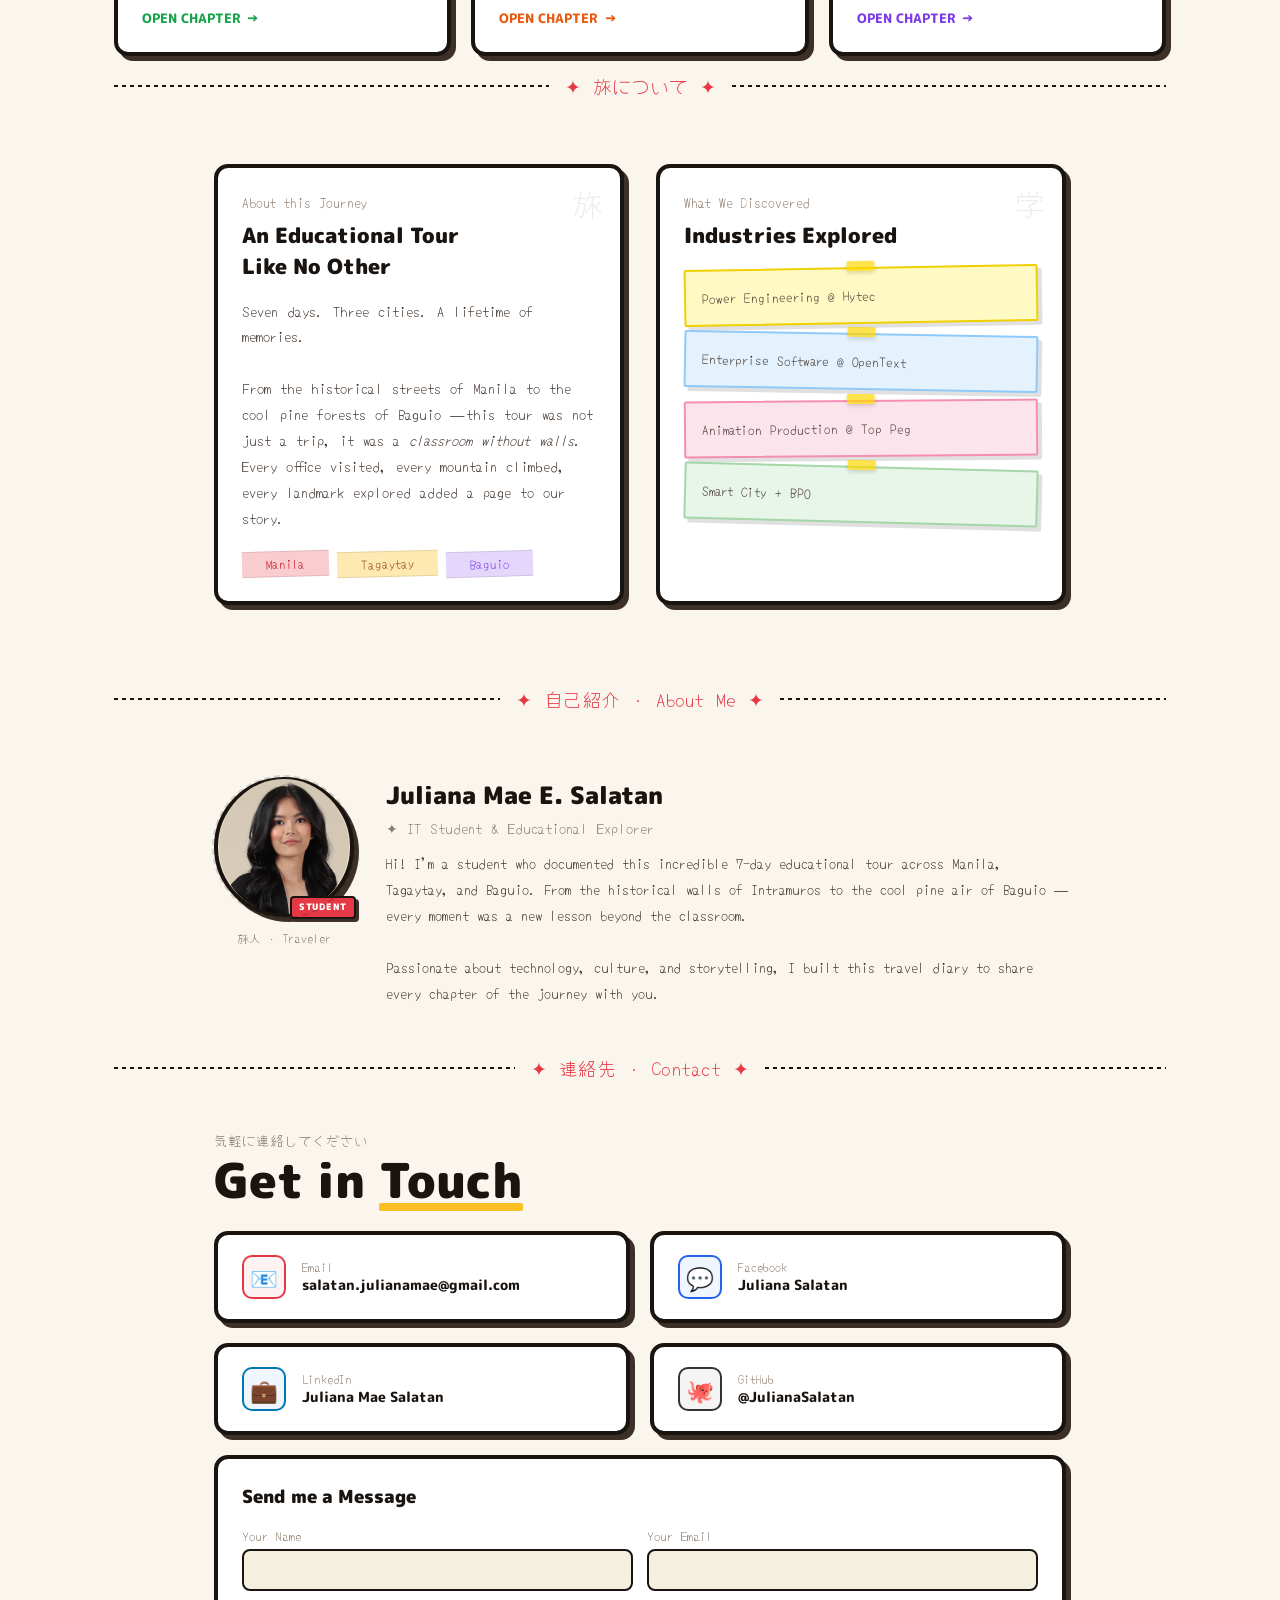
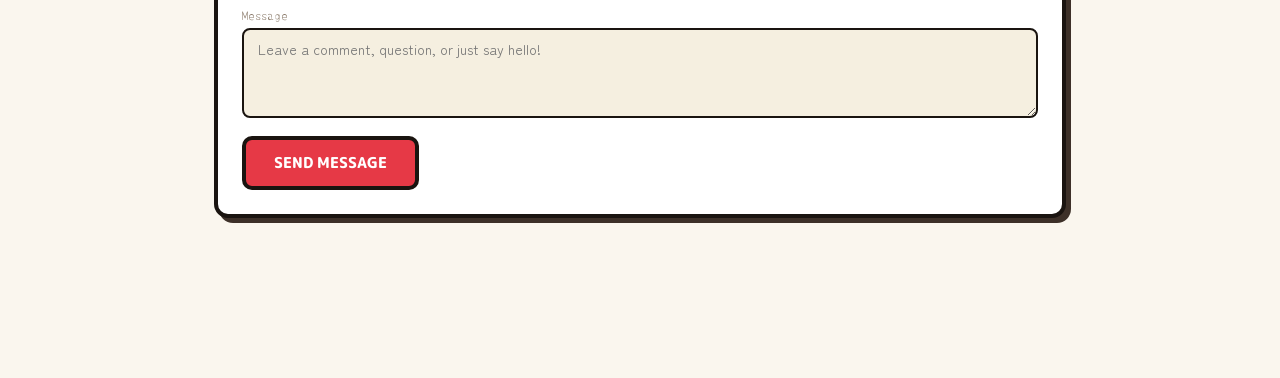
==== commit 2d180cc4: "images w captions" ====
--- a/index.html
+++ b/index.html
@@ -1,466 +1,992 @@
 <!DOCTYPE html>
 <html lang="en">
+
 <head>
-<meta charset="UTF-8">
-<meta name="viewport" content="width=device-width, initial-scale=1.0">
-<title>旅日記 — 7 Days Journey</title>
-<link rel="stylesheet" href="style.css">
-<style>
-/* ===== LANDING SPECIFIC ===== */
-#landing { display:none; }
-.hero-section {
-  min-height: calc(100vh - 60px);
-  display: flex; align-items: center; justify-content: center;
-  flex-direction: column;
-  padding: 2rem;
-  position: relative;
-  overflow: hidden;
-}
-
-/* Torii gate SVG background */
-.bg-torii {
-  position: absolute; bottom: 0; left: 50%;
-  transform: translateX(-50%);
-  opacity: 0.06; pointer-events: none;
-  width: min(600px, 90vw);
-}
-
-/* Sketch grid lines */
-.sketch-grid {
-  position: absolute; inset: 0; pointer-events: none;
-  background-image:
-    linear-gradient(rgba(0,0,0,0.04) 1px, transparent 1px),
-    linear-gradient(90deg, rgba(0,0,0,0.04) 1px, transparent 1px);
-  background-size: 40px 40px;
-}
-
-/* Big title */
-.hero-jp {
-  font-family: var(--font-sketch);
-  font-size: clamp(1rem, 3vw, 1.5rem);
-  color: var(--muted);
-  margin-bottom: 0.5rem;
-  animation: fade-up 0.6s ease both;
-}
-.hero-title {
-  font-family: var(--font-display);
-  font-weight: 900;
-  font-size: clamp(3.5rem, 10vw, 8rem);
-  color: var(--ink);
-  line-height: 0.95;
-  letter-spacing: -0.04em;
-  position: relative;
-  animation: fade-up 0.6s 0.1s ease both;
-}
-.hero-title .num {
-  color: var(--red);
-  display: inline-block;
-  animation: anim-wiggle 3s ease-in-out infinite;
-}
-.hero-underline {
-  position: absolute; left: 0; right: 0; bottom: -8px;
-  height: 12px;
-  background: var(--yellow);
-  z-index: -1;
-  transform: skewX(-3deg);
-}
-.hero-sub {
-  font-family: var(--font-sketch);
-  font-size: clamp(1rem, 2.5vw, 1.4rem);
-  color: var(--ink2);
-  margin-top: 1.5rem;
-  animation: fade-up 0.6s 0.2s ease both;
-}
-.hero-tags {
-  display: flex; flex-wrap: wrap; gap: 0.5rem;
-  margin-top: 1.5rem; justify-content: center;
-  animation: fade-up 0.6s 0.3s ease both;
-}
-.hero-btns {
-  display: flex; gap: 1rem; flex-wrap: wrap; justify-content: center;
-  margin-top: 2rem;
-  animation: fade-up 0.6s 0.4s ease both;
-}
-
-/* Chapter cards on home */
-.chapter-strip {
-  max-width: 1100px; margin: 0 auto;
-  padding: 3rem 1.5rem 6rem;
-}
-.chapter-row {
-  display: grid;
-  grid-template-columns: repeat(auto-fit, minmax(260px, 1fr));
-  gap: 1.25rem;
-}
-.ch-card {
-  background: #fff;
-  border: var(--border-thick);
-  border-radius: 14px;
-  box-shadow: var(--shadow-md);
-  padding: 1.5rem;
-  cursor: none;
-  transition: transform 0.2s, box-shadow 0.2s;
-  position: relative; overflow: hidden;
-  text-decoration: none; color: inherit;
-  display: block;
-}
-.ch-card::after {
-  content: '';
-  position: absolute; bottom: -4px; right: -4px;
-  width: 100%; height: 100%;
-  border: var(--border-thick);
-  border-radius: 14px;
-  z-index: -1;
-  background: var(--ch-color, #e63946);
-}
-.ch-card:hover { transform: translate(-4px,-4px); box-shadow: 8px 8px 0 var(--ink); }
-.ch-num {
-  font-family: var(--font-display);
-  font-weight: 900;
-  font-size: 3.5rem;
-  line-height: 1;
-  color: var(--ch-color);
-  opacity: 0.15;
-  position: absolute; top: 0.5rem; right: 1rem;
-}
-.ch-day-label {
-  font-family: var(--font-sketch);
-  font-size: 0.8rem;
-  color: var(--muted);
-  margin-bottom: 0.25rem;
-}
-.ch-title {
-  font-family: var(--font-display);
-  font-weight: 900;
-  font-size: 1.2rem;
-  color: var(--ink);
-  margin-bottom: 0.75rem;
-}
-.ch-places { display:flex; flex-wrap:wrap; gap:0.35rem; margin-bottom:1rem; }
-.ch-go {
-  display: inline-flex; align-items: center; gap: 0.4rem;
-  font-family: var(--font-display);
-  font-weight: 800; font-size: 0.8rem;
-  color: var(--ch-color);
-}
-.ch-go .arr { animation: bounce-x 1s ease-in-out infinite; display:inline-block; }
-.ch-visited {
-  position: absolute; top: 0.75rem; left: 0.75rem;
-  background: var(--green); color: #fff;
-  font-family: var(--font-display); font-weight:900; font-size:0.6rem;
-  padding:2px 6px; border-radius:3px; border:1.5px solid var(--ink);
-  display:none;
-}
-
-/* Doodle decorations */
-.deco-star {
-  position: absolute; font-size: 1.5rem;
-  animation: float 4s ease-in-out infinite;
-  pointer-events: none;
-}
-.deco-circle {
-  position: absolute;
-  border: 3px dashed rgba(0,0,0,0.08);
-  border-radius: 50%;
-  pointer-events: none;
-}
-
-/* About section */
-.about-wrap {
-  max-width: 900px; margin: 0 auto;
-  padding: 2rem 1.5rem;
-  display: grid; grid-template-columns: 1fr 1fr; gap: 2rem;
-}
-@media(max-width:640px){ .about-wrap{grid-template-columns:1fr;} }
-.about-card {
-  background:#fff; border:var(--border-thick); border-radius:14px;
-  padding:1.5rem; box-shadow:var(--shadow-md);
-  position:relative;
-}
-.about-card .corner-jp {
-  position:absolute; top:0.75rem; right:1rem;
-  font-family:var(--font-sketch); font-size:2rem; opacity:0.08;
-}
-
-/* Stats row */
-.stats-row {
-  display: flex; flex-wrap: wrap; gap: 1rem; justify-content: center;
-  padding: 2rem 1.5rem;
-  max-width: 900px; margin: 0 auto;
-}
-.stat-box {
-  background: var(--ink); color: var(--cream);
-  border-radius: 12px; padding: 1.25rem 2rem;
-  text-align: center; flex: 1; min-width: 120px;
-  border: var(--border-thick);
-  box-shadow: var(--shadow-md);
-}
-.stat-box .s-num {
-  font-family: var(--font-display); font-weight: 900;
-  font-size: 2.5rem; color: var(--yellow);
-  display: block;
-}
-.stat-box .s-label {
-  font-family: var(--font-sketch); font-size: 0.8rem; opacity: 0.7;
-}
-</style>
+  <meta charset="UTF-8">
+  <meta name="viewport" content="width=device-width, initial-scale=1.0">
+  <title>旅日記 — 7 Days Journey</title>
+  <link rel="stylesheet" href="style.css">
+  <style>
+    /* ===== LANDING SPECIFIC ===== */
+    #landing {
+      display: none;
+    }
+
+    .hero-section {
+      min-height: calc(100vh - 60px);
+      display: flex;
+      align-items: center;
+      justify-content: center;
+      flex-direction: column;
+      padding: 2rem;
+      position: relative;
+      overflow: hidden;
+    }
+
+    /* Torii gate SVG background */
+    .bg-torii {
+      position: absolute;
+      bottom: 0;
+      left: 50%;
+      transform: translateX(-50%);
+      opacity: 0.06;
+      pointer-events: none;
+      width: min(600px, 90vw);
+    }
+
+    /* Sketch grid lines */
+    .sketch-grid {
+      position: absolute;
+      inset: 0;
+      pointer-events: none;
+      background-image:
+        linear-gradient(rgba(0, 0, 0, 0.04) 1px, transparent 1px),
+        linear-gradient(90deg, rgba(0, 0, 0, 0.04) 1px, transparent 1px);
+      background-size: 40px 40px;
+    }
+
+    /* Big title */
+    .hero-jp {
+      font-family: var(--font-sketch);
+      font-size: clamp(1rem, 3vw, 1.5rem);
+      color: var(--muted);
+      margin-bottom: 0.5rem;
+      animation: fade-up 0.6s ease both;
+    }
+
+    .hero-title {
+      font-family: var(--font-display);
+      font-weight: 900;
+      font-size: clamp(3.5rem, 10vw, 8rem);
+      color: var(--ink);
+      line-height: 0.95;
+      letter-spacing: -0.04em;
+      position: relative;
+      animation: fade-up 0.6s 0.1s ease both;
+    }
+
+    .hero-title .num {
+      color: var(--red);
+      display: inline-block;
+      animation: anim-wiggle 3s ease-in-out infinite;
+    }
+
+    .hero-underline {
+      position: absolute;
+      left: 0;
+      right: 0;
+      bottom: -8px;
+      height: 12px;
+      background: var(--yellow);
+      z-index: -1;
+      transform: skewX(-3deg);
+    }
+
+    .hero-sub {
+      font-family: var(--font-sketch);
+      font-size: clamp(1rem, 2.5vw, 1.4rem);
+      color: var(--ink2);
+      margin-top: 1.5rem;
+      animation: fade-up 0.6s 0.2s ease both;
+    }
+
+    .hero-tags {
+      display: flex;
+      flex-wrap: wrap;
+      gap: 0.5rem;
+      margin-top: 1.5rem;
+      justify-content: center;
+      animation: fade-up 0.6s 0.3s ease both;
+    }
+
+    .hero-btns {
+      display: flex;
+      gap: 1rem;
+      flex-wrap: wrap;
+      justify-content: center;
+      margin-top: 2rem;
+      animation: fade-up 0.6s 0.4s ease both;
+    }
+
+    /* Chapter cards on home */
+    .chapter-strip {
+      max-width: 1100px;
+      margin: 0 auto;
+      padding: 3rem 1.5rem 6rem;
+    }
+
+    .chapter-row {
+      display: grid;
+      grid-template-columns: repeat(auto-fit, minmax(260px, 1fr));
+      gap: 1.25rem;
+    }
+
+    .ch-card {
+      background: #fff;
+      border: var(--border-thick);
+      border-radius: 14px;
+      box-shadow: var(--shadow-md);
+      padding: 1.5rem;
+      cursor: none;
+      transition: transform 0.2s, box-shadow 0.2s;
+      position: relative;
+      overflow: hidden;
+      text-decoration: none;
+      color: inherit;
+      display: block;
+    }
+
+    .ch-card::after {
+      content: '';
+      position: absolute;
+      bottom: -4px;
+      right: -4px;
+      width: 100%;
+      height: 100%;
+      border: var(--border-thick);
+      border-radius: 14px;
+      z-index: -1;
+      background: var(--ch-color, #e63946);
+    }
+
+    .ch-card:hover {
+      transform: translate(-4px, -4px);
+      box-shadow: 8px 8px 0 var(--ink);
+    }
+
+    .ch-num {
+      font-family: var(--font-display);
+      font-weight: 900;
+      font-size: 3.5rem;
+      line-height: 1;
+      color: var(--ch-color);
+      opacity: 0.15;
+      position: absolute;
+      top: 0.5rem;
+      right: 1rem;
+    }
+
+    .ch-day-label {
+      font-family: var(--font-sketch);
+      font-size: 0.8rem;
+      color: var(--muted);
+      margin-bottom: 0.25rem;
+    }
+
+    .ch-title {
+      font-family: var(--font-display);
+      font-weight: 900;
+      font-size: 1.2rem;
+      color: var(--ink);
+      margin-bottom: 0.75rem;
+    }
+
+    .ch-places {
+      display: flex;
+      flex-wrap: wrap;
+      gap: 0.35rem;
+      margin-bottom: 1rem;
+    }
+
+    .ch-go {
+      display: inline-flex;
+      align-items: center;
+      gap: 0.4rem;
+      font-family: var(--font-display);
+      font-weight: 800;
+      font-size: 0.8rem;
+      color: var(--ch-color);
+    }
+
+    .ch-go .arr {
+      animation: bounce-x 1s ease-in-out infinite;
+      display: inline-block;
+    }
+
+    .ch-visited {
+      position: absolute;
+      top: 0.75rem;
+      left: 0.75rem;
+      background: var(--green);
+      color: #fff;
+      font-family: var(--font-display);
+      font-weight: 900;
+      font-size: 0.6rem;
+      padding: 2px 6px;
+      border-radius: 3px;
+      border: 1.5px solid var(--ink);
+      display: none;
+    }
+
+    /* Doodle decorations */
+    .deco-star {
+      position: absolute;
+      font-size: 1.5rem;
+      animation: float 4s ease-in-out infinite;
+      pointer-events: none;
+    }
+
+    .deco-circle {
+      position: absolute;
+      border: 3px dashed rgba(0, 0, 0, 0.08);
+      border-radius: 50%;
+      pointer-events: none;
+    }
+
+    /* About section */
+    .about-wrap {
+      max-width: 900px;
+      margin: 0 auto;
+      padding: 2rem 1.5rem;
+      display: grid;
+      grid-template-columns: 1fr 1fr;
+      gap: 2rem;
+    }
+
+    @media(max-width:640px) {
+      .about-wrap {
+        grid-template-columns: 1fr;
+      }
+    }
+
+    .about-card {
+      background: #fff;
+      border: var(--border-thick);
+      border-radius: 14px;
+      padding: 1.5rem;
+      box-shadow: var(--shadow-md);
+      position: relative;
+    }
+
+    .about-card .corner-jp {
+      position: absolute;
+      top: 0.75rem;
+      right: 1rem;
+      font-family: var(--font-sketch);
+      font-size: 2rem;
+      opacity: 0.08;
+    }
+
+    /* ===== ABOUT ME SECTION ===== */
+    .aboutme-section {
+      max-width: 900px;
+      margin: 0 auto;
+      padding: 2rem 1.5rem 1rem;
+    }
+
+    .aboutme-grid {
+      display: grid;
+      grid-template-columns: auto 1fr;
+      gap: 2rem;
+      align-items: start;
+    }
+
+    @media(max-width:640px) {
+      .aboutme-grid {
+        grid-template-columns: 1fr;
+      }
+    }
+
+    .avatar-frame {
+      width: 140px;
+      height: 140px;
+      border: var(--border-thick);
+      border-radius: 50%;
+      background: var(--paper2);
+      display: flex;
+      align-items: center;
+      justify-content: center;
+      font-size: 5rem;
+      box-shadow: var(--shadow-md);
+      position: relative;
+      flex-shrink: 0;
+    }
+
+    .avatar-frame::after {
+      content: '';
+      position: absolute;
+      inset: -6px;
+      border: 2px dashed rgba(0, 0, 0, 0.15);
+      border-radius: 50%;
+    }
+
+    .avatar-stamp {
+      position: absolute;
+      bottom: -6px;
+      right: -6px;
+      background: var(--red);
+      color: #fff;
+      font-family: var(--font-display);
+      font-weight: 900;
+      font-size: 0.55rem;
+      padding: 3px 7px;
+      border-radius: 4px;
+      border: 2px solid var(--ink);
+      letter-spacing: 0.08em;
+      box-shadow: var(--shadow-sm);
+    }
+
+    .aboutme-bio h3 {
+      font-family: var(--font-display);
+      font-weight: 900;
+      font-size: 1.5rem;
+      color: var(--ink);
+      margin-bottom: 0.25rem;
+    }
+
+    .aboutme-bio .bio-role {
+      font-family: var(--font-sketch);
+      font-size: 0.9rem;
+      color: var(--muted);
+      margin-bottom: 0.75rem;
+    }
+
+    .aboutme-bio p {
+      font-family: var(--font-sketch);
+      font-size: 0.88rem;
+      line-height: 1.85;
+      color: var(--ink2);
+    }
+
+    .bio-tags {
+      display: flex;
+      flex-wrap: wrap;
+      gap: 0.4rem;
+      margin-top: 1rem;
+    }
+
+    .fun-facts {
+      display: grid;
+      grid-template-columns: 1fr 1fr;
+      gap: 0.6rem;
+      margin-top: 1.25rem;
+    }
+
+    @media(max-width:480px) {
+      .fun-facts {
+        grid-template-columns: 1fr;
+      }
+    }
+
+    .fact-item {
+      background: var(--paper);
+      border: var(--border);
+      border-radius: 10px;
+      padding: 0.6rem 0.75rem;
+      font-family: var(--font-sketch);
+      font-size: 0.8rem;
+      color: var(--ink2);
+      display: flex;
+      align-items: center;
+      gap: 0.5rem;
+      box-shadow: var(--shadow-sm);
+    }
+
+    .fact-item .fact-icon {
+      font-size: 1rem;
+    }
+
+    /* ===== CONTACT SECTION ===== */
+    .contact-section {
+      max-width: 900px;
+      margin: 0 auto;
+      padding: 1rem 1.5rem 4rem;
+    }
+
+    .contact-grid {
+      display: grid;
+      grid-template-columns: 1fr 1fr;
+      gap: 1.25rem;
+      margin-top: 1.5rem;
+    }
+
+    @media(max-width:600px) {
+      .contact-grid {
+        grid-template-columns: 1fr;
+      }
+    }
+
+    .contact-card {
+      background: #fff;
+      border: var(--border-thick);
+      border-radius: 14px;
+      padding: 1.25rem 1.5rem;
+      box-shadow: var(--shadow-md);
+      display: flex;
+      align-items: center;
+      gap: 1rem;
+      text-decoration: none;
+      color: inherit;
+      transition: transform 0.15s, box-shadow 0.15s;
+      position: relative;
+    }
+
+    .contact-card::after {
+      content: '';
+      position: absolute;
+      bottom: -4px;
+      right: -4px;
+      width: 100%;
+      height: 100%;
+      border: var(--border-thick);
+      border-radius: 14px;
+      z-index: -1;
+      background: var(--paper2);
+    }
+
+    .contact-card:hover {
+      transform: translate(-3px, -3px);
+      box-shadow: var(--shadow-lg);
+    }
+
+    .contact-card .cc-icon {
+      width: 44px;
+      height: 44px;
+      border-radius: 10px;
+      border: var(--border);
+      display: flex;
+      align-items: center;
+      justify-content: center;
+      font-size: 1.4rem;
+      background: var(--paper);
+      flex-shrink: 0;
+    }
+
+    .contact-card .cc-label {
+      font-family: var(--font-sketch);
+      font-size: 0.75rem;
+      color: var(--muted);
+    }
+
+    .contact-card .cc-value {
+      font-family: var(--font-display);
+      font-weight: 800;
+      font-size: 0.9rem;
+      color: var(--ink);
+    }
+
+    .contact-form-card {
+      background: #fff;
+      border: var(--border-thick);
+      border-radius: 14px;
+      padding: 1.5rem;
+      box-shadow: var(--shadow-md);
+      grid-column: 1/-1;
+      position: relative;
+    }
+
+    .contact-form-card::after {
+      content: '';
+      position: absolute;
+      bottom: -5px;
+      right: -5px;
+      width: 100%;
+      height: 100%;
+      border: var(--border-thick);
+      border-radius: 14px;
+      z-index: -1;
+      background: var(--yellow);
+    }
+
+    .contact-form-card h4 {
+      font-family: var(--font-display);
+      font-weight: 900;
+      font-size: 1.1rem;
+      margin-bottom: 1rem;
+      color: var(--ink);
+    }
+
+    .cf-field {
+      display: flex;
+      flex-direction: column;
+      gap: 0.3rem;
+      margin-bottom: 0.85rem;
+    }
+
+    .cf-field label {
+      font-family: var(--font-sketch);
+      font-size: 0.8rem;
+      color: var(--muted);
+    }
+
+    .cf-field input,
+    .cf-field textarea {
+      font-family: var(--font-body);
+      font-size: 0.88rem;
+      border: var(--border);
+      border-radius: 8px;
+      padding: 0.55rem 0.85rem;
+      background: var(--paper);
+      color: var(--ink);
+      outline: none;
+      transition: border-color 0.15s, box-shadow 0.15s;
+      cursor: auto;
+    }
+
+    .cf-field input:focus,
+    .cf-field textarea:focus {
+      border-color: var(--red);
+      box-shadow: 0 0 0 3px rgba(230, 57, 70, 0.12);
+    }
+
+    .cf-field textarea {
+      resize: vertical;
+      min-height: 90px;
+    }
+
+    .cf-row {
+      display: grid;
+      grid-template-columns: 1fr 1fr;
+      gap: 0.85rem;
+    }
+
+    @media(max-width:480px) {
+      .cf-row {
+        grid-template-columns: 1fr;
+      }
+    }
+
+    /* Stats row */
+    .stats-row {
+      display: flex;
+      flex-wrap: wrap;
+      gap: 1rem;
+      justify-content: center;
+      padding: 2rem 1.5rem;
+      max-width: 900px;
+      margin: 0 auto;
+    }
+
+    .stat-box {
+      background: var(--ink);
+      color: var(--cream);
+      border-radius: 12px;
+      padding: 1.25rem 2rem;
+      text-align: center;
+      flex: 1;
+      min-width: 120px;
+      border: var(--border-thick);
+      box-shadow: var(--shadow-md);
+    }
+
+    .stat-box .s-num {
+      font-family: var(--font-display);
+      font-weight: 900;
+      font-size: 2.5rem;
+      color: var(--yellow);
+      display: block;
+    }
+
+    .stat-box .s-label {
+      font-family: var(--font-sketch);
+      font-size: 0.8rem;
+      opacity: 0.7;
+    }
+  </style>
 </head>
+
 <body>
-<!-- Cursor -->
-<div id="cursor"></div>
-<div id="cursor-ring"></div>
-<!-- Scroll -->
-<div id="scroll-bar"><div id="scroll-fill"></div></div>
-<!-- Transition -->
-<div id="page-transition"></div>
-<div id="pt-text"></div>
-
-<!-- Topbar -->
-<div id="topbar">
-  <a class="topbar-logo" href="index.html">
-    <span class="logo-kanji">旅</span>
-    <span>JULIANA's Blog</span>
-  </a>
-  <nav class="topbar-nav">
-    <a class="nav-pill active" data-page="index.html" href="index.html">Home</a>
-    <a class="nav-pill" data-page="day1.html" href="day1.html" onclick="nav(event,'day1.html','Day 1')">Day 1</a>
-    <a class="nav-pill" data-page="day2.html" href="day2.html" onclick="nav(event,'day2.html','Day 2')">Day 2</a>
-    <a class="nav-pill" data-page="day3.html" href="day3.html" onclick="nav(event,'day3.html','Day 3')">Day 3</a>
-    <a class="nav-pill" data-page="day4.html" href="day4.html" onclick="nav(event,'day4.html','Day 4')">Day 4</a>
-    <a class="nav-pill" data-page="day5.html" href="day5.html" onclick="nav(event,'day5.html','Day 5')">Day 5</a>
-    <a class="nav-pill" data-page="day67.html" href="day67.html" onclick="nav(event,'day67.html','Day 6-7')">Day 6–7</a>
-  </nav>
-  <div class="topbar-actions">
-    <div class="xp-row">
-      <div class="xp-track"><div class="xp-fill" id="xp-fill"></div></div>
-      <span id="xp-num">0 XP</span>
-    </div>
-    <div class="icon-pill" onclick="toggleDark()" title="Theme">🌙</div>
+  <!-- Cursor -->
+  <div id="cursor"></div>
+  <div id="cursor-ring"></div>
+  <!-- Scroll -->
+  <div id="scroll-bar">
+    <div id="scroll-fill"></div>
   </div>
-</div>
-
-<!-- ===== HERO ===== -->
-<div class="page">
-  <section class="hero-section">
-    <div class="sketch-grid"></div>
-    <!-- Torii SVG background -->
-    <svg class="bg-torii" viewBox="0 0 400 320" fill="none" xmlns="http://www.w3.org/2000/svg">
-      <rect x="20" y="80" width="20" height="240" fill="currentColor"/>
-      <rect x="360" y="80" width="20" height="240" fill="currentColor"/>
-      <rect x="0" y="60" width="400" height="28" rx="4" fill="currentColor"/>
-      <rect x="10" y="100" width="380" height="18" rx="3" fill="currentColor"/>
-      <rect x="30" y="50" width="340" height="16" rx="2" fill="currentColor"/>
-    </svg>
-
-    <!-- Floating deco -->
-    <div class="deco-star" style="top:15%;left:8%;animation-delay:0s">✦</div>
-    <div class="deco-star" style="top:25%;right:10%;animation-delay:1s;font-size:2rem">🌸</div>
-    <div class="deco-star" style="bottom:30%;left:5%;animation-delay:2s;font-size:1rem">⭐</div>
-    <div class="deco-star" style="bottom:25%;right:7%;animation-delay:0.5s">✿</div>
-    <div class="deco-circle" style="width:200px;height:200px;top:10%;right:5%;"></div>
-    <div class="deco-circle" style="width:120px;height:120px;bottom:20%;left:3%;"></div>
-
-    <div style="text-align:center; position:relative; z-index:2;">
-      <p class="hero-jp">旅日記 · Educational Tour 2025</p>
-      <h1 class="hero-title">
-        <span class="num">7</span> DAYS<br>
-        <span style="position:relative; display:inline-block;">JOURNEY
-          <span class="hero-underline"></span>
-        </span>
-      </h1>
-      <p class="hero-sub">Manila → Tagaytay → Baguio</p>
-
-
-      <div class="hero-btns">
-        <button class="btn btn-red" onclick="nav(null,'day1.html','Starting Journey... ')">
-          ▶ START JOURNEY
-        </button>
-        <button class="btn btn-ghost" onclick="document.getElementById('chapters').scrollIntoView({behavior:'smooth'})">
-           VIEW CHAPTERS
-        </button>
+  <!-- Transition -->
+  <div id="page-transition"></div>
+  <div id="pt-text"></div>
+
+  <!-- Topbar -->
+  <div id="topbar">
+    <a class="topbar-logo" href="index.html">
+      <span class="logo-kanji">旅</span>
+      <span>JULIANA's Blog</span>
+    </a>
+    <nav class="topbar-nav">
+      <a class="nav-pill active" data-page="index.html" href="index.html">Home</a>
+      <a class="nav-pill" data-page="day1.html" href="day1.html" onclick="nav(event,'day1.html','Day 1')">Day 1</a>
+      <a class="nav-pill" data-page="day2.html" href="day2.html" onclick="nav(event,'day2.html','Day 2')">Day 2</a>
+      <a class="nav-pill" data-page="day3.html" href="day3.html" onclick="nav(event,'day3.html','Day 3')">Day 3</a>
+      <a class="nav-pill" data-page="day4.html" href="day4.html" onclick="nav(event,'day4.html','Day 4')">Day 4</a>
+      <a class="nav-pill" data-page="day5.html" href="day5.html" onclick="nav(event,'day5.html','Day 5')">Day 5</a>
+      <a class="nav-pill" data-page="day67.html" href="day67.html" onclick="nav(event,'day67.html','Day 6-7')">Day
+        6–7</a>
+      <a class="nav-pill" href="#about-me"
+        onclick="document.getElementById('about-me').scrollIntoView({behavior:'smooth'});return false;">About</a>
+      <a class="nav-pill" href="#contact"
+        onclick="document.getElementById('contact').scrollIntoView({behavior:'smooth'});return false;">Contact</a>
+    </nav>
+    <div class="topbar-actions">
+      <div class="xp-row">
+        <div class="xp-track">
+          <div class="xp-fill" id="xp-fill"></div>
+        </div>
+        <span id="xp-num">0 XP</span>
       </div>
-
-      <p style="font-family:var(--font-sketch);font-size:0.8rem;color:var(--muted);margin-top:1.5rem;animation:blink 1.5s step-end infinite;">▼ scroll to explore ▼</p>
-    </div>
-  </section>
-
-  <!-- STATS -->
-  <div style="background:var(--ink);border-top:var(--border-thick);border-bottom:var(--border-thick);">
-    <div class="stats-row">
-      <div class="stat-box reveal"><span class="s-num" id="cnt-days">0</span><span class="s-label">Days</span></div>
-      <div class="stat-box reveal" data-delay="0.1"><span class="s-num" id="cnt-cities">0</span><span class="s-label">Cities</span></div>
-      <div class="stat-box reveal" data-delay="0.2"><span class="s-num" id="cnt-sites">0</span><span class="s-label">Sites Visited</span></div>
-      <div class="stat-box reveal" data-delay="0.3"><span class="s-num" id="cnt-ind">0</span><span class="s-label">Industries</span></div>
+      <div class="icon-pill" onclick="toggleDark()" title="Theme">🌙</div>
     </div>
   </div>
 
-  <!-- CHAPTER SELECT -->
-  <section id="chapters" class="chapter-strip">
-    <div style="margin-bottom:2rem;">
-      <span class="section-kana">チャプターを選んでください</span>
-      <h2 class="section-heading">Choose a <span class="underline-swash">Chapter</span></h2>
-    </div>
-
-    <div class="chapter-row">
-      <!-- Day 1 -->
-      <a class="ch-card reveal" style="--ch-color:#e63946" href="day1.html" onclick="nav(event,'day1.html','Day 1 ')" id="card-day1">
-        <div class="ch-visited" id="vis-day1">✓ Visited</div>
-        <div class="ch-num">01</div>
-        <div class="ch-day-label">Day 1 · Manila</div>
-        <div class="ch-title">City of History</div>
-        <div class="ch-places">
-          <span class="tag" style="color:var(--red);border-color:var(--red)">Rizal Park</span>
-          <span class="tag" style="color:var(--red);border-color:var(--red)">Intramuros</span>
+  <!-- ===== HERO ===== -->
+  <div class="page">
+    <section class="hero-section">
+      <div class="sketch-grid"></div>
+      <!-- Torii SVG background -->
+      <svg class="bg-torii" viewBox="0 0 400 320" fill="none" xmlns="http://www.w3.org/2000/svg">
+        <rect x="20" y="80" width="20" height="240" fill="currentColor" />
+        <rect x="360" y="80" width="20" height="240" fill="currentColor" />
+        <rect x="0" y="60" width="400" height="28" rx="4" fill="currentColor" />
+        <rect x="10" y="100" width="380" height="18" rx="3" fill="currentColor" />
+        <rect x="30" y="50" width="340" height="16" rx="2" fill="currentColor" />
+      </svg>
+
+      <!-- Floating deco -->
+      <div class="deco-star" style="top:15%;left:8%;animation-delay:0s">✦</div>
+      <div class="deco-star" style="top:25%;right:10%;animation-delay:1s;font-size:2rem">🌸</div>
+      <div class="deco-star" style="bottom:30%;left:5%;animation-delay:2s;font-size:1rem">⭐</div>
+      <div class="deco-star" style="bottom:25%;right:7%;animation-delay:0.5s">✿</div>
+      <div class="deco-circle" style="width:200px;height:200px;top:10%;right:5%;"></div>
+      <div class="deco-circle" style="width:120px;height:120px;bottom:20%;left:3%;"></div>
+
+      <div style="text-align:center; position:relative; z-index:2;">
+        <p class="hero-jp">旅日記 · Educational Tour 2025</p>
+        <h1 class="hero-title">
+          <span class="num">7</span> DAYS<br>
+          <span style="position:relative; display:inline-block;">JOURNEY
+            <span class="hero-underline"></span>
+          </span>
+        </h1>
+        <p class="hero-sub">Manila → Tagaytay → Baguio</p>
+
+
+        <div class="hero-btns">
+          <button class="btn btn-red" onclick="nav(null,'day1.html','Starting Journey... ')">
+            ▶ START JOURNEY
+          </button>
+          <button class="btn btn-ghost"
+            onclick="document.getElementById('chapters').scrollIntoView({behavior:'smooth'})">
+            VIEW CHAPTERS
+          </button>
         </div>
-        <div class="ch-go">OPEN CHAPTER <span class="arr">→</span></div>
-      </a>
-
-      <!-- Day 2 -->
-      <a class="ch-card reveal" data-delay="0.1" style="--ch-color:#f59e0b" href="day2.html" onclick="nav(event,'day2.html','Day 2 ')" id="card-day2">
-        <div class="ch-visited" id="vis-day2">✓ Visited</div>
-        <div class="ch-num">02</div>
-        <div class="ch-day-label">Day 2 · Tech</div>
-        <div class="ch-title">Power & Data</div>
-        <div class="ch-places">
-          <span class="tag" style="color:#f59e0b;border-color:#f59e0b">Hytec</span>
-          <span class="tag" style="color:#f59e0b;border-color:#f59e0b">OpenText</span>
-        </div>
-        <div class="ch-go" style="color:#f59e0b">OPEN CHAPTER <span class="arr">→</span></div>
-      </a>
-
-      <!-- Day 3 -->
-      <a class="ch-card reveal" data-delay="0.2" style="--ch-color:#db2777" href="day3.html" onclick="nav(event,'day3.html','Day 3')" id="card-day3">
-        <div class="ch-visited" id="vis-day3">✓ Visited</div>
-        <div class="ch-num">03</div>
-        <div class="ch-day-label">Day 3 · Animation</div>
-        <div class="ch-title">World of Frames</div>
-        <div class="ch-places">
-          <span class="tag" style="color:#db2777;border-color:#db2777">Top Peg</span>
-        </div>
-        <div class="ch-go" style="color:#db2777">OPEN CHAPTER <span class="arr">→</span></div>
-      </a>
-
-      <!-- Day 4 -->
-      <a class="ch-card reveal" data-delay="0.1" style="--ch-color:#16a34a" href="day4.html" onclick="nav(event,'day4.html','Day 4 ')" id="card-day4">
-        <div class="ch-visited" id="vis-day4">✓ Visited</div>
-        <div class="ch-num">04</div>
-        <div class="ch-day-label">Day 4 · Gov & BPO</div>
-        <div class="ch-title">Systems & Services</div>
-        <div class="ch-places">
-          <span class="tag" style="color:#16a34a;border-color:#16a34a">MMDA</span>
-          <span class="tag" style="color:#16a34a;border-color:#16a34a">Microsourcing</span>
-        </div>
-        <div class="ch-go" style="color:#16a34a">OPEN CHAPTER <span class="arr">→</span></div>
-      </a>
-
-      <!-- Day 5 -->
-      <a class="ch-card reveal" data-delay="0.2" style="--ch-color:#ea580c" href="day5.html" onclick="nav(event,'day5.html','Day 5 ')" id="card-day5">
-        <div class="ch-visited" id="vis-day5">✓ Visited</div>
-        <div class="ch-num">05</div>
-        <div class="ch-day-label">Day 5 · Tagaytay</div>
-        <div class="ch-title">Clouds & Adventure</div>
-        <div class="ch-places">
-          <span class="tag" style="color:#ea580c;border-color:#ea580c">Sky Ranch</span>
-          <span class="tag" style="color:#ea580c;border-color:#ea580c">Taal</span>
-        </div>
-        <div class="ch-go" style="color:#ea580c">OPEN CHAPTER <span class="arr">→</span></div>
-      </a>
-
-      <!-- Day 6-7 -->
-      <a class="ch-card reveal" data-delay="0.3" style="--ch-color:#7c3aed" href="day67.html" onclick="nav(event,'day67.html','Day 6-7')" id="card-day67">
-        <div class="ch-visited" id="vis-day67">✓ Visited</div>
-        <div class="ch-num">06–07</div>
-        <div class="ch-day-label">Days 6–7 · Baguio</div>
-        <div class="ch-title">The City of Pines</div>
-        <div class="ch-places">
-          <span class="tag" style="color:#7c3aed;border-color:#7c3aed">Burnham</span>
-          <span class="tag" style="color:#7c3aed;border-color:#7c3aed">Mines View</span>
-        </div>
-        <div class="ch-go" style="color:#7c3aed">OPEN CHAPTER <span class="arr">→</span></div>
-      </a>
-    </div>
-
-    <!-- About / notes -->
-    <div class="torii-divider reveal" style="margin-top:3rem;"><span>✦ 旅について ✦</span></div>
-    <div class="about-wrap">
-      <div class="about-card reveal">
-        <div class="corner-jp">旅</div>
-        <span class="section-kana">About this Journey</span>
-        <h3 style="font-family:var(--font-display);font-weight:900;font-size:1.3rem;margin:0.5rem 0 1rem;">An Educational Tour<br>Like No Other</h3>
-        <p style="font-family:var(--font-sketch);font-size:0.9rem;line-height:1.8;color:var(--ink2);">
-          Seven days. Three cities. A lifetime of memories.<br><br>
-          From the historical streets of Manila to the cool pine forests of Baguio — this tour was not just a trip, it was a <em>classroom without walls</em>. Every office visited, every mountain climbed, every landmark explored added a page to our story.
-        </p>
-        <div style="margin-top:1.25rem;display:flex;gap:0.5rem;flex-wrap:wrap;">
-          <span class="washi washi-red">Manila</span>
-          <span class="washi washi-yellow">Tagaytay</span>
-          <span class="washi washi-purple">Baguio</span>
-        </div>
+
+        <p
+          style="font-family:var(--font-sketch);font-size:0.8rem;color:var(--muted);margin-top:1.5rem;animation:blink 1.5s step-end infinite;">
+          ▼ scroll to explore ▼</p>
       </div>
-      <div class="about-card reveal" data-delay="0.15">
-        <div class="corner-jp">学</div>
-        <span class="section-kana">What We Discovered</span>
-        <h3 style="font-family:var(--font-display);font-weight:900;font-size:1.3rem;margin:0.5rem 0 1rem;">Industries Explored</h3>
-        <div style="display:flex;flex-direction:column;gap:0.6rem;">
-          <div class="sticky" style="transform:rotate(-1deg);font-size:0.82rem;">Power Engineering @ Hytec</div>
-          <div class="sticky" style="transform:rotate(1deg);background:#e3f2fd;border-color:#90caf9;font-size:0.82rem;">Enterprise Software @ OpenText</div>
-          <div class="sticky" style="transform:rotate(-0.5deg);background:#fce4ec;border-color:#f48fb1;font-size:0.82rem;">Animation Production @ Top Peg</div>
-          <div class="sticky" style="transform:rotate(1.5deg);background:#e8f5e9;border-color:#a5d6a7;font-size:0.82rem;">Smart City + BPO</div>
-        </div>
+    </section>
+
+    <!-- STATS -->
+    <div style="background:var(--ink);border-top:var(--border-thick);border-bottom:var(--border-thick);">
+      <div class="stats-row">
+        <div class="stat-box reveal"><span class="s-num" id="cnt-days">0</span><span class="s-label">Days</span></div>
+        <div class="stat-box reveal" data-delay="0.1"><span class="s-num" id="cnt-cities">0</span><span
+            class="s-label">Cities</span></div>
+        <div class="stat-box reveal" data-delay="0.2"><span class="s-num" id="cnt-sites">0</span><span
+            class="s-label">Sites Visited</span></div>
+        <div class="stat-box reveal" data-delay="0.3"><span class="s-num" id="cnt-ind">0</span><span
+            class="s-label">Industries</span></div>
       </div>
     </div>
-  </section>
-</div>
-
-<!-- Achievements -->
-<div id="ach-strip"></div>
-
-<script src="shared.js"></script>
-<script>
-function nav(e, url, label) {
-  if (e) e.preventDefault();
-  navigateTo(url, label);
-}
-
-// Animate counters
-function animateCounter(id, end, dur=1500) {
-  const el = document.getElementById(id);
-  if (!el) return;
-  let start=0, t=null;
-  const step = ts => {
-    if (!t) t=ts;
-    const p = Math.min((ts-t)/dur,1);
-    el.textContent = Math.round(p*end);
-    if (p<1) requestAnimationFrame(step);
-  };
-  requestAnimationFrame(step);
-}
-
-// Show visited badges
-['day1','day2','day3','day4','day5','day67'].forEach(d => {
-  if (STATE.visited.includes(d)) {
-    const v = document.getElementById('vis-'+d);
-    if (v) v.style.display='block';
-  }
-});
-
-// Intersection observer to trigger counters
-const statsSection = document.querySelector('.stats-row');
-if (statsSection) {
-  const obs = new IntersectionObserver(entries => {
-    if (entries[0].isIntersecting) {
-      animateCounter('cnt-days',7);
-      animateCounter('cnt-cities',3,1600);
-      animateCounter('cnt-sites',19,1800);
-      animateCounter('cnt-ind',6,1400);
-      obs.disconnect();
-    }
-  },{threshold:0.3});
-  obs.observe(statsSection);
-}
-
-// Launch petals on load
-setTimeout(()=>launchPetals(6),800);
-</script>
+
+    <!-- CHAPTER SELECT -->
+    <section id="chapters" class="chapter-strip">
+      <div style="margin-bottom:2rem;">
+        <span class="section-kana">チャプターを選んでください</span>
+        <h2 class="section-heading">Choose a <span class="underline-swash">Chapter</span></h2>
+      </div>
+
+      <div class="chapter-row">
+        <!-- Day 1 -->
+        <a class="ch-card reveal" style="--ch-color:#e63946" href="day1.html" onclick="nav(event,'day1.html','Day 1 ')"
+          id="card-day1">
+          <div class="ch-visited" id="vis-day1">✓ Visited</div>
+          <div class="ch-num">01</div>
+          <div class="ch-day-label">Day 1 · Manila</div>
+          <div class="ch-title">City of History</div>
+          <div class="ch-places">
+            <span class="tag" style="color:var(--red);border-color:var(--red)">Rizal Park</span>
+            <span class="tag" style="color:var(--red);border-color:var(--red)">Intramuros</span>
+          </div>
+          <div class="ch-go">OPEN CHAPTER <span class="arr">→</span></div>
+        </a>
+
+        <!-- Day 2 -->
+        <a class="ch-card reveal" data-delay="0.1" style="--ch-color:#f59e0b" href="day2.html"
+          onclick="nav(event,'day2.html','Day 2 ')" id="card-day2">
+          <div class="ch-visited" id="vis-day2">✓ Visited</div>
+          <div class="ch-num">02</div>
+          <div class="ch-day-label">Day 2 · Tech</div>
+          <div class="ch-title">Power & Data</div>
+          <div class="ch-places">
+            <span class="tag" style="color:#f59e0b;border-color:#f59e0b">Hytec</span>
+            <span class="tag" style="color:#f59e0b;border-color:#f59e0b">OpenText</span>
+          </div>
+          <div class="ch-go" style="color:#f59e0b">OPEN CHAPTER <span class="arr">→</span></div>
+        </a>
+
+        <!-- Day 3 -->
+        <a class="ch-card reveal" data-delay="0.2" style="--ch-color:#db2777" href="day3.html"
+          onclick="nav(event,'day3.html','Day 3')" id="card-day3">
+          <div class="ch-visited" id="vis-day3">✓ Visited</div>
+          <div class="ch-num">03</div>
+          <div class="ch-day-label">Day 3 · Animation</div>
+          <div class="ch-title">World of Frames</div>
+          <div class="ch-places">
+            <span class="tag" style="color:#db2777;border-color:#db2777">Top Peg</span>
+          </div>
+          <div class="ch-go" style="color:#db2777">OPEN CHAPTER <span class="arr">→</span></div>
+        </a>
+
+        <!-- Day 4 -->
+        <a class="ch-card reveal" data-delay="0.1" style="--ch-color:#16a34a" href="day4.html"
+          onclick="nav(event,'day4.html','Day 4 ')" id="card-day4">
+          <div class="ch-visited" id="vis-day4">✓ Visited</div>
+          <div class="ch-num">04</div>
+          <div class="ch-day-label">Day 4 · Gov & BPO</div>
+          <div class="ch-title">Systems & Services</div>
+          <div class="ch-places">
+            <span class="tag" style="color:#16a34a;border-color:#16a34a">MMDA</span>
+            <span class="tag" style="color:#16a34a;border-color:#16a34a">Microsourcing</span>
+          </div>
+          <div class="ch-go" style="color:#16a34a">OPEN CHAPTER <span class="arr">→</span></div>
+        </a>
+
+        <!-- Day 5 -->
+        <a class="ch-card reveal" data-delay="0.2" style="--ch-color:#ea580c" href="day5.html"
+          onclick="nav(event,'day5.html','Day 5 ')" id="card-day5">
+          <div class="ch-visited" id="vis-day5">✓ Visited</div>
+          <div class="ch-num">05</div>
+          <div class="ch-day-label">Day 5 · Tagaytay</div>
+          <div class="ch-title">Clouds & Adventure</div>
+          <div class="ch-places">
+            <span class="tag" style="color:#ea580c;border-color:#ea580c">Sky Ranch</span>
+            <span class="tag" style="color:#ea580c;border-color:#ea580c">Taal</span>
+          </div>
+          <div class="ch-go" style="color:#ea580c">OPEN CHAPTER <span class="arr">→</span></div>
+        </a>
+
+        <!-- Day 6-7 -->
+        <a class="ch-card reveal" data-delay="0.3" style="--ch-color:#7c3aed" href="day67.html"
+          onclick="nav(event,'day67.html','Day 6-7')" id="card-day67">
+          <div class="ch-visited" id="vis-day67">✓ Visited</div>
+          <div class="ch-num">06–07</div>
+          <div class="ch-day-label">Days 6–7 · Baguio</div>
+          <div class="ch-title">The City of Pines</div>
+          <div class="ch-places">
+            <span class="tag" style="color:#7c3aed;border-color:#7c3aed">Burnham</span>
+            <span class="tag" style="color:#7c3aed;border-color:#7c3aed">Mines View</span>
+          </div>
+          <div class="ch-go" style="color:#7c3aed">OPEN CHAPTER <span class="arr">→</span></div>
+        </a>
+      </div>
+
+
+          <!-- About / notes -->
+          <div class="torii-divider reveal" style="margin-top:1rem;"><span>✦ 旅について ✦</span></div>
+          <div class="about-wrap">
+            <div class="about-card reveal">
+              <div class="corner-jp">旅</div>
+              <span class="section-kana">About this Journey</span>
+              <h3 style="font-family:var(--font-display);font-weight:900;font-size:1.3rem;margin:0.5rem 0 1rem;">An
+                Educational Tour<br>Like No Other</h3>
+              <p style="font-family:var(--font-sketch);font-size:0.9rem;line-height:1.8;color:var(--ink2);">
+                Seven days. Three cities. A lifetime of memories.<br><br>
+                From the historical streets of Manila to the cool pine forests of Baguio — this tour was not just a trip, it
+                was a <em>classroom without walls</em>. Every office visited, every mountain climbed, every landmark
+                explored added a page to our story.
+              </p>
+              <div style="margin-top:1.25rem;display:flex;gap:0.5rem;flex-wrap:wrap;">
+                <span class="washi washi-red">Manila</span>
+                <span class="washi washi-yellow">Tagaytay</span>
+                <span class="washi washi-purple">Baguio</span>
+              </div>
+            </div>
+            <div class="about-card reveal" data-delay="0.15">
+              <div class="corner-jp">学</div>
+              <span class="section-kana">What We Discovered</span>
+              <h3 style="font-family:var(--font-display);font-weight:900;font-size:1.3rem;margin:0.5rem 0 1rem;">Industries
+                Explored</h3>
+              <div style="display:flex;flex-direction:column;gap:0.6rem;">
+                <div class="sticky" style="transform:rotate(-1deg);font-size:0.82rem;">Power Engineering @ Hytec</div>
+                <div class="sticky" style="transform:rotate(1deg);background:#e3f2fd;border-color:#90caf9;font-size:0.82rem;">
+                  Enterprise
+                  Software @ OpenText</div>
+                <div class="sticky" style="transform:rotate(-0.5deg);background:#fce4ec;border-color:#f48fb1;font-size:0.82rem;">
+                  Animation
+                  Production @ Top Peg</div>
+                <div class="sticky" style="transform:rotate(1.5deg);background:#e8f5e9;border-color:#a5d6a7;font-size:0.82rem;">
+                  Smart City +
+                  BPO</div>
+              </div>
+            </div>
+          </div>
+
+      <!-- ===== ABOUT ME ===== -->
+      <div id="about-me" class="torii-divider reveal" style="margin-top:3rem;"><span>✦ 自己紹介 · About Me ✦</span></div>
+      <section class="aboutme-section">
+        <div class="aboutme-grid reveal">
+          <div style="display:flex;flex-direction:column;align-items:center;gap:0.75rem;">
+            <div class="avatar-frame">
+              <img src="avatar.JPG" alt="Student avatar"
+                style="width: 130px; height: 135px; border-radius: 80%; object-fit: cover;">
+              <span class="avatar-stamp">STUDENT</span>
+            </div>
+            <div style="text-align:center;">
+              <div style="font-family:var(--font-sketch);font-size:0.75rem;color:var(--muted);">旅人 · Traveler</div>
+            </div>
+          </div>
+          <div class="aboutme-bio">
+            <h3>Juliana Mae E. Salatan</h3>
+            <div class="bio-role">✦ IT Student &amp; Educational Explorer</div>
+            <p>
+              Hi! I'm a student who documented this incredible 7-day educational tour across
+              Manila, Tagaytay, and Baguio. From the historical walls of Intramuros to the cool
+              pine air of Baguio — every moment was a new lesson beyond the classroom.
+              <br><br>
+              Passionate about technology, culture, and storytelling, I built this travel diary
+              to share every chapter of the journey with you.
+            </p>
+          </div>
+        </div>
+      </section>
+
+      <!-- ===== CONTACT ===== -->
+      <div id="contact" class="torii-divider reveal"><span>✦ 連絡先 · Contact ✦</span></div>
+      <section class="contact-section">
+        <div style="margin-bottom:0.5rem;">
+          <span class="section-kana">気軽に連絡してください</span>
+          <h2 class="section-heading">Get in <span class="underline-swash">Touch</span></h2>
+        </div>
+
+        <div class="contact-grid reveal">
+          <!-- Email -->
+          <a class="contact-card" href="salatan.julianamae@gmail.com">
+            <div class="cc-icon" style="background:#fef2f2;border-color:var(--red);">📧</div>
+            <div>
+              <div class="cc-label">Email</div>
+              <div class="cc-value">salatan.julianamae@gmail.com</div>
+            </div>
+          </a>
+          <!-- Facebook -->
+          <a class="contact-card" href="https://www.facebook.com/juliana.salatan" target="_blank">
+            <div class="cc-icon" style="background:#eff6ff;border-color:var(--blue);">💬</div>
+            <div>
+              <div class="cc-label">Facebook</div>
+              <div class="cc-value">Juliana Salatan</div>
+            </div>
+          </a>
+          <!-- LinkedIn -->
+          <a class="contact-card" href="https://www.linkedin.com/in/juliana-mae-salatan-9438733b0" target="_blank">
+            <div class="cc-icon" style="background:#eff6ff;border-color:#0077b5;">💼</div>
+            <div>
+              <div class="cc-label">LinkedIn</div>
+              <div class="cc-value">Juliana Mae Salatan</div>
+            </div>
+          </a>
+          <!-- GitHub -->
+          <a class="contact-card" href="https://github.com/JulianaSalatan" target="_blank">
+            <div class="cc-icon" style="background:#f4f4f5;border-color:#333;">🐙</div>
+            <div>
+              <div class="cc-label">GitHub</div>
+              <div class="cc-value">@JulianaSalatan</div>
+            </div>
+          </a>
+
+          <!-- Message form -->
+          <div class="contact-form-card reveal" data-delay="0.15">
+            <h4>Send me a Message</h4>
+            <div class="cf-row">
+              <div class="cf-field">
+                <label>Your Name</label>
+                <input type="text" placeholder="" id="cf-name">
+              </div>
+              <div class="cf-field">
+                <label>Your Email</label>
+                <input type="email" placeholder="" id="cf-email">
+              </div>
+            </div>
+            <div class="cf-field">
+              <label>Message</label>
+              <textarea placeholder="Leave a comment, question, or just say hello! " id="cf-msg"></textarea>
+            </div>
+            <button class="btn btn-red" style="margin-top:0.25rem;" onclick="sendMsg()">
+              SEND MESSAGE
+            </button>
+          </div>
+        </div>
+      </section>
+    </section>
+  </div>
+
+  <!-- Achievements -->
+  <div id="ach-strip"></div>
+
+  <script src="shared.js"></script>
+  <script>
+    function nav(e, url, label) {
+      if (e) e.preventDefault();
+      navigateTo(url, label);
+    }
+
+    // Animate counters
+    function animateCounter(id, end, dur = 1500) {
+      const el = document.getElementById(id);
+      if (!el) return;
+      let start = 0, t = null;
+      const step = ts => {
+        if (!t) t = ts;
+        const p = Math.min((ts - t) / dur, 1);
+        el.textContent = Math.round(p * end);
+        if (p < 1) requestAnimationFrame(step);
+      };
+      requestAnimationFrame(step);
+    }
+
+    // Show visited badges
+    ['day1', 'day2', 'day3', 'day4', 'day5', 'day67'].forEach(d => {
+      if (STATE.visited.includes(d)) {
+        const v = document.getElementById('vis-' + d);
+        if (v) v.style.display = 'block';
+      }
+    });
+
+    // Intersection observer to trigger counters
+    const statsSection = document.querySelector('.stats-row');
+    if (statsSection) {
+      const obs = new IntersectionObserver(entries => {
+        if (entries[0].isIntersecting) {
+          animateCounter('cnt-days', 7);
+          animateCounter('cnt-cities', 3, 1600);
+          animateCounter('cnt-sites', 19, 1800);
+          animateCounter('cnt-ind', 6, 1400);
+          obs.disconnect();
+        }
+      }, { threshold: 0.3 });
+      obs.observe(statsSection);
+    }
+
+    // Launch petals on load
+    setTimeout(() => launchPetals(6), 800);
+
+    // Contact form handler
+    function sendMsg() {
+      const name = document.getElementById('cf-name').value.trim();
+      const email = document.getElementById('cf-email').value.trim();
+      const msg = document.getElementById('cf-msg').value.trim();
+      if (!name || !email || !msg) {
+        toast('Please fill in all fields!', 'red', '⚠️'); return;
+      }
+      // Opens default mail client with pre-filled content
+      const subject = encodeURIComponent('Message from ' + name + ' — 旅日記');
+      const body = encodeURIComponent('Name: ' + name + '\nEmail: ' + email + '\n\n' + msg);
+      window.location.href = `mailto:yourname@email.com?subject=${subject}&body=${body}`;
+      toast('Opening your mail app... 📬', 'default', '✉️');
+      document.getElementById('cf-name').value = '';
+      document.getElementById('cf-email').value = '';
+      document.getElementById('cf-msg').value = '';
+    }
+  </script>
 </body>
-</html>
+
+</html>
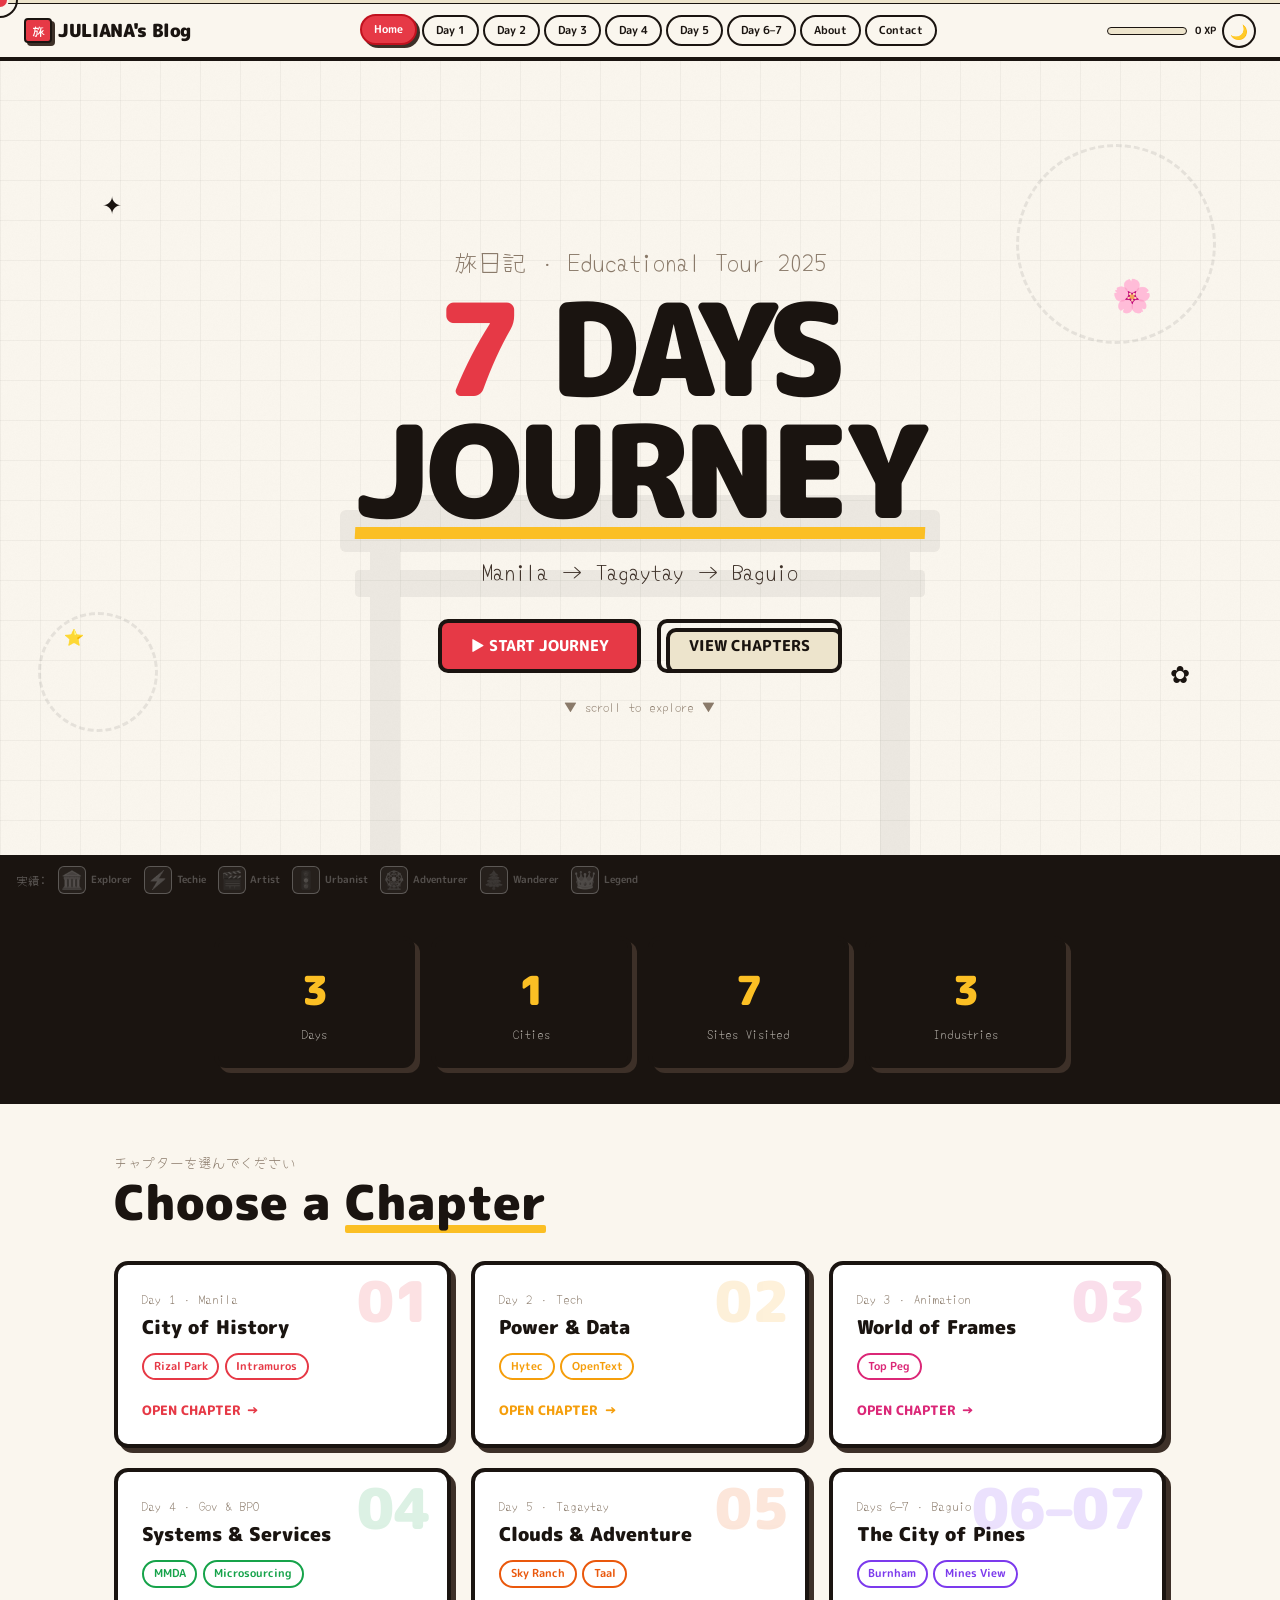
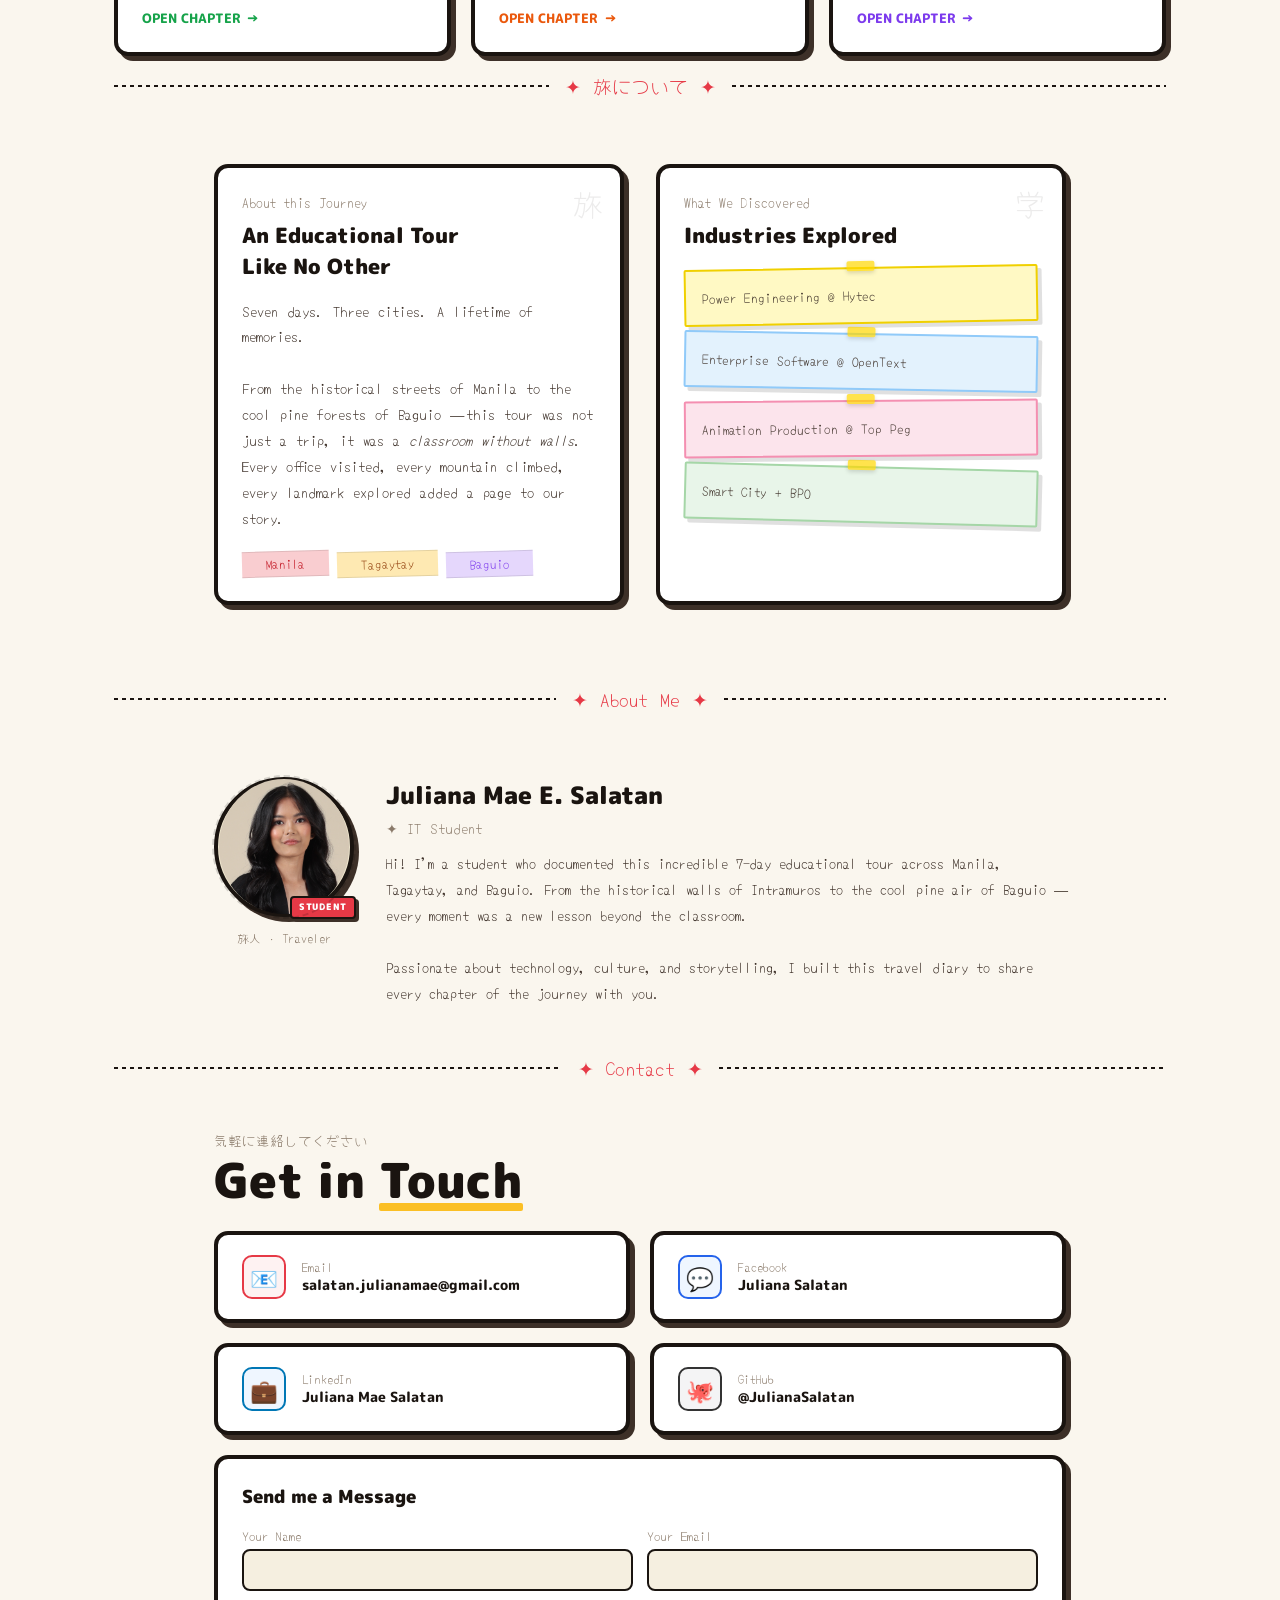
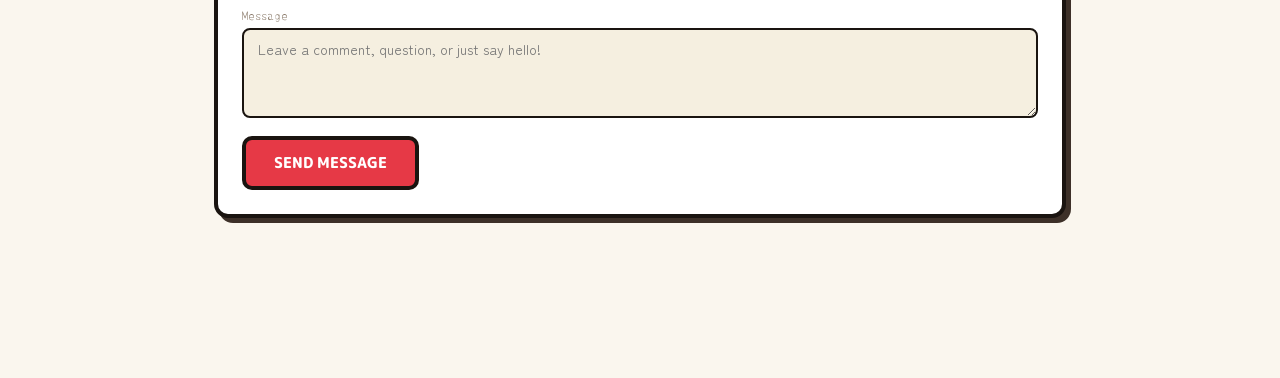
==== commit a7dd3dee: "small updates" ====
--- a/index.html
+++ b/index.html
@@ -823,7 +823,7 @@
           </div>
 
       <!-- ===== ABOUT ME ===== -->
-      <div id="about-me" class="torii-divider reveal" style="margin-top:3rem;"><span>✦ 自己紹介 · About Me ✦</span></div>
+      <div id="about-me" class="torii-divider reveal" style="margin-top:3rem;"><span>✦ About Me ✦</span></div>
       <section class="aboutme-section">
         <div class="aboutme-grid reveal">
           <div style="display:flex;flex-direction:column;align-items:center;gap:0.75rem;">
@@ -838,7 +838,7 @@
           </div>
           <div class="aboutme-bio">
             <h3>Juliana Mae E. Salatan</h3>
-            <div class="bio-role">✦ IT Student &amp; Educational Explorer</div>
+            <div class="bio-role">✦ IT Student</div>
             <p>
               Hi! I'm a student who documented this incredible 7-day educational tour across
               Manila, Tagaytay, and Baguio. From the historical walls of Intramuros to the cool
@@ -852,7 +852,7 @@
       </section>
 
       <!-- ===== CONTACT ===== -->
-      <div id="contact" class="torii-divider reveal"><span>✦ 連絡先 · Contact ✦</span></div>
+      <div id="contact" class="torii-divider reveal"><span>✦ Contact ✦</span></div>
       <section class="contact-section">
         <div style="margin-bottom:0.5rem;">
           <span class="section-kana">気軽に連絡してください</span>
